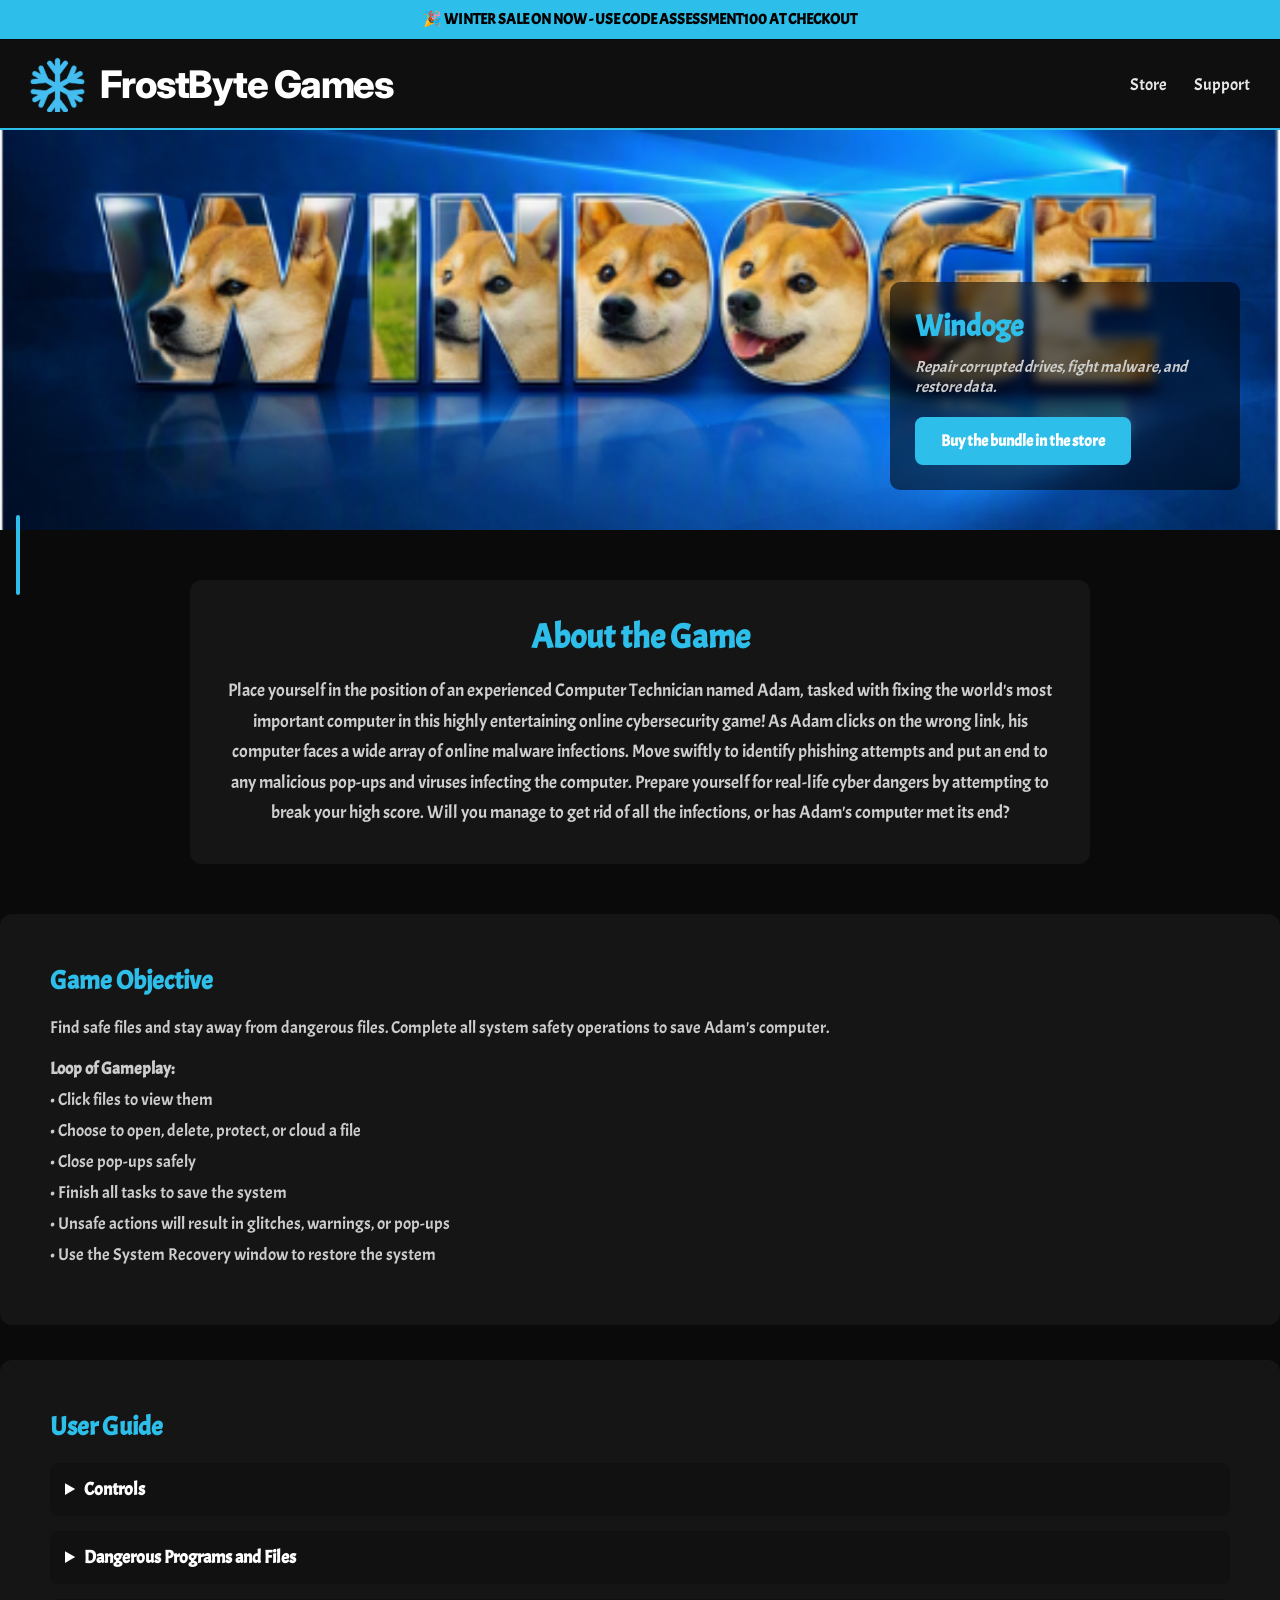
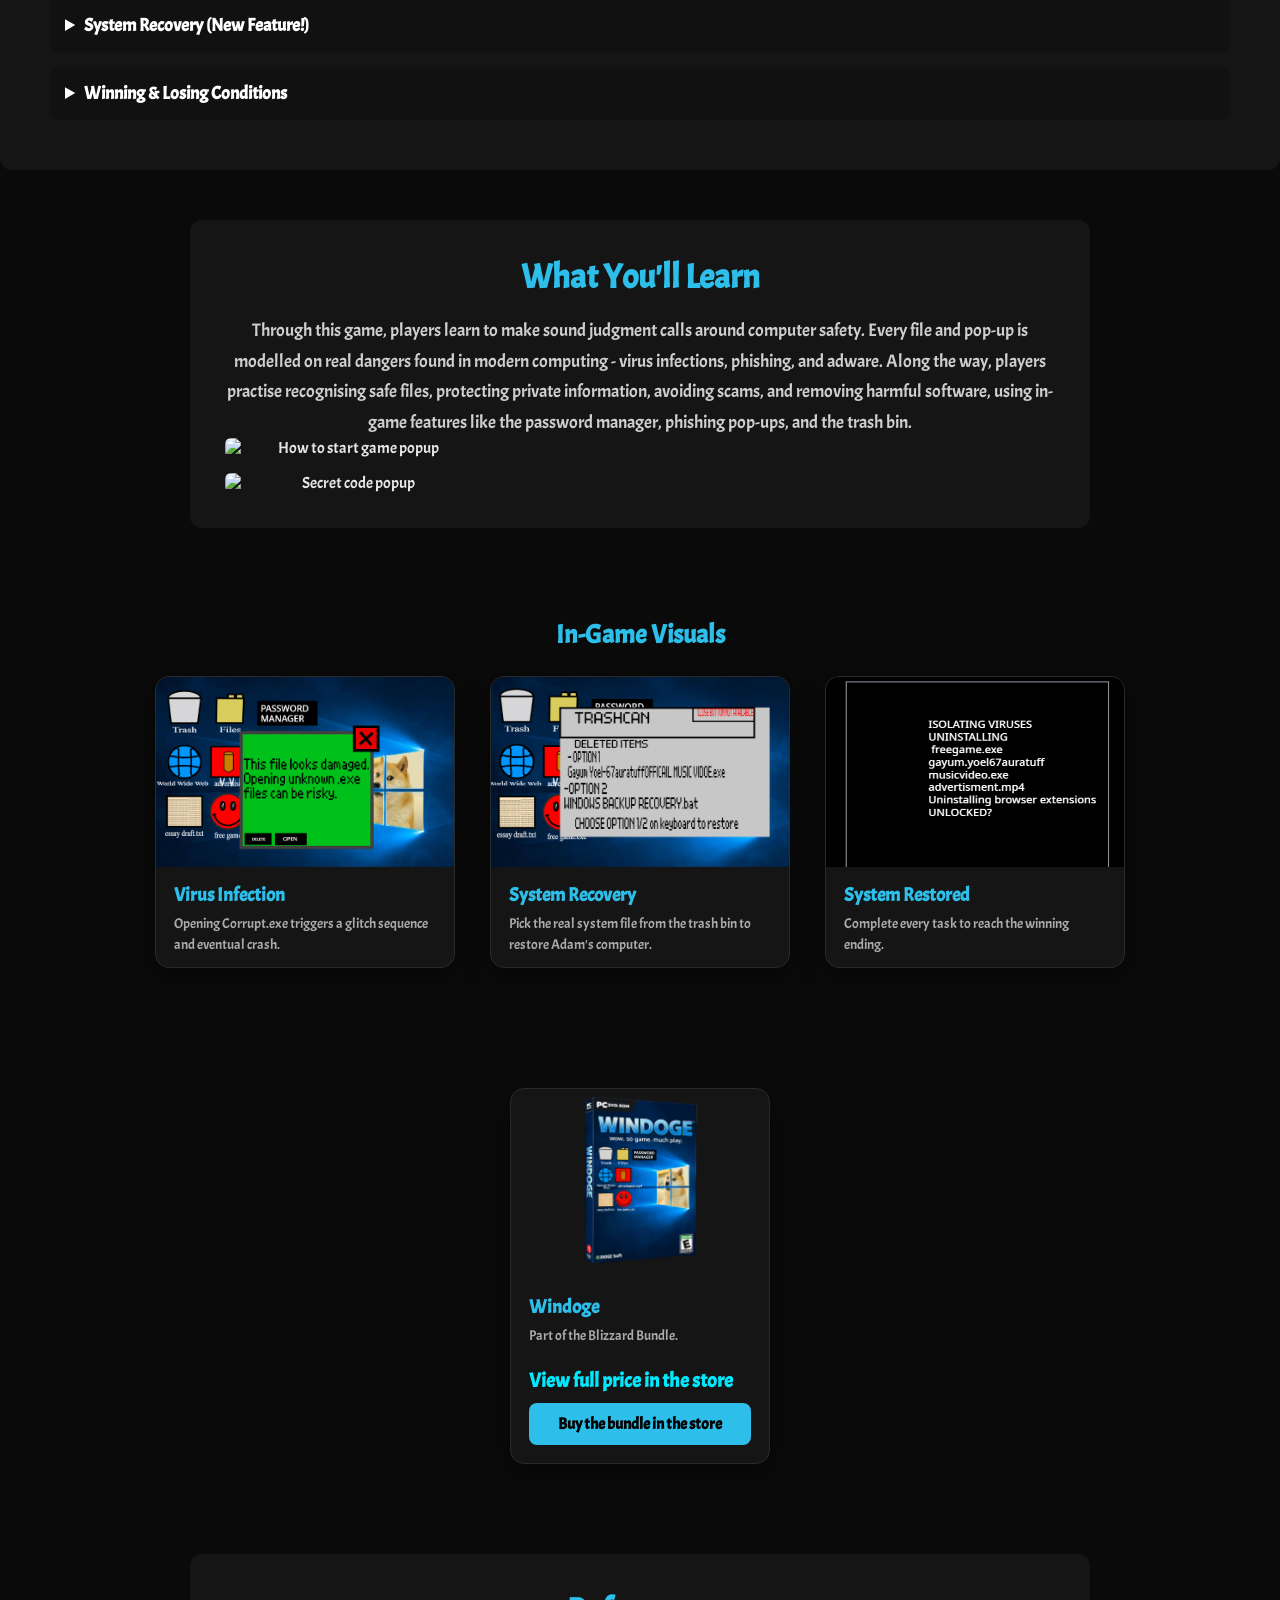
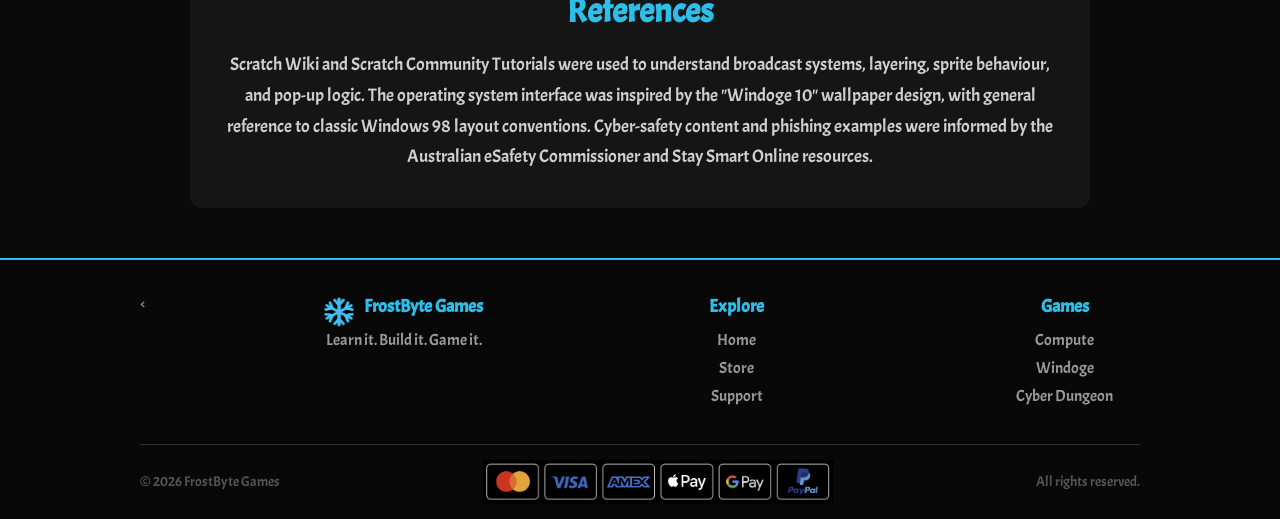
==== avina.html @ 4b976a18 "asd" ====
<!DOCTYPE html>
<html lang="en">
<head>
    <link rel="stylesheet" href="main.css">
    <title>Windoge - FrostByte Games</title>
    <link rel="icon" type="image/x-icon" href="Def.png">

</head>


<body>
  <!-- its a sale banner with a  close button -->
<div id="sale-banner">
    🎉 WINTER SALE ON NOW - USE CODE <strong>ASSESSMENT100</strong> AT CHECKOUT
</div>
<!-- its the side header with the logo and top navi -->
  <header class="header">
    <a href="index.html" class="logo">
      <div class="logo-img"></div>
      <h1>FrostByte Games</h1>
    </a>
    <nav class="top-nav">
      <a href="store.html">Store</a>
      <a href="support.html">Support</a>
    </nav>
  </header>

<!-- sidebar nav which just allows u to open the sidebarf from the side linked with the transition int the css -->
  <div class="sidebar-container">
    <aside class="sidebar">
        <a class="side-title" href="index.html">Home</a>
        <a href="ben.html">Compute</a>
        <a href="avina.html">HDD Corruption</a>
        <a href="omar.html">Cyber Dungeon</a>
    </aside>
  </div>
<!-- literally the entire content exceppt footer --> 
  <main class="content">
<!-- have to add more images later at 1 point but if possible due to time costaits -->
    <section class="slideshow" style="height:400px;">
      <div class="slide active">
        <img src="windoge.png" alt="Windoge hero banner" class="hero-img">
        <div class="hero-info">
          <h2>Windoge</h2>
          <p><i>Repair corrupted drives, fight malware, and restore data.</i></p>
          <!-- do i have to put ani here -->
          <a class="hero-buy" href="store.html">Buy the bundle in the store</a>
        </div>
      </div>
    </section>
<!-- gaem descript from doc can 8i update later -->
    <div class="about">
      <h2>About the Game</h2>
      <p>
        Place yourself in the position of an experienced Computer Technician named Adam, tasked with fixing the world's most important computer in this highly entertaining
        online cybersecurity game! As Adam clicks on the wrong link, his computer faces a wide array of
        online malware infections. Move swiftly to identify phishing attempts and put an end to any
        malicious pop-ups and viruses infecting the computer. Prepare yourself for real-life cyber dangers
        by attempting to break your high score. Will you manage to get rid of all the infections, or has
        Adam's computer met its end?
      </p>
    </div>
<!-- says game objective and gameplay promition maybe more add  -->
    <div class="support-box">
      <h3>Game Objective</h3>
      <p>Find safe files and stay away from dangerous files. Complete all system safety operations to save Adam's computer.</p>

      <div class="support-text">
        <p><strong>Loop of Gameplay:</strong></p>
        <p>• Click files to view them</p>
        <p>• Choose to open, delete, protect, or cloud a file</p>
        <p>• Close pop-ups safely</p>
        <p>• Finish all tasks to save the system</p>
        <p>• Unsafe actions will result in glitches, warnings, or pop-ups</p>
        <p>• Use the System Recovery window to restore the system</p>
      </div>
    </div>
<!-- faq box by ben in support -->
    <div class="faq-box">
      <h3>User Guide</h3>

      <details>
        <summary>Controls</summary>
        <p><strong>Left Clicking:</strong> opens files, makes actions, closes pop-ups, and interacts with windows.</p>
        <p><strong>Keys N / O</strong> (used only in the scam-credits section): Key N only works once all tasks are complete. Key O can only be pressed once all tasks have been completed.</p>
      </details>

      <details>
        <summary>Dangerous Programs and Files</summary>
        <p>• <strong>Corrupt.exe</strong> - dangerous, launches the glitch sequence</p>
        <p>• <strong>BeanCola Adware</strong> - causes pop-ups</p>
        <p>• <strong>Phishing pop-ups</strong> - fake prizes, always press the red X button</p>
        <p>• <strong>Private_Info.txt</strong> - protect it for extra score points</p>
        <p>• <strong>Harmless files</strong> - don't delete these</p>
      </details>

      <details>
        <summary>System Recovery (New Feature!)</summary>
        <p>
          The trash bin window contains two files. One is a genuine system file, the other is a virus
          imitating it. Select the correct file to restore the system - a wrong selection triggers a
          warning or glitch, while the right choice brings you closer to the win condition.
        </p>
      </details>

      <details>
        <summary>Winning &amp; Losing Conditions</summary>
        <p><strong>Win:</strong> Complete all tasks, including the System Recovery feature, to reach the "System Restored" ending.</p>
        <p><strong>Lose:</strong> Unsafe actions cause the system to crash.</p>
      </details>
    </div>
<!-- teacher reccomeds -->

<div class="about learn-section">
  <div class="learn-text">
    <h2>What You'll Learn</h2>
    <p>
      Through this game, players learn to make sound judgment calls around computer safety. Every file
      and pop-up is modelled on real dangers found in modern computing - virus infections, phishing,
      and adware. Along the way, players practise recognising safe files, protecting private
      information, avoiding scams, and removing harmful software, using in-game features like the
      password manager, phishing pop-ups, and the trash bin.
    </p>
  </div>

  <div class="learn-sidebar">
    <img src="Screenshot_20260823_195654.png" alt="How to start game popup">
    <img src="Screenshot_20260823_195947.png" alt="Secret code popup">
  </div>
</div>

<!-- in game vis -->
<div class="page-content">
  <h2 class="section-title">In-Game Visuals</h2>
  <section class="grid">
    <div class="card">
      <img src="corrupt-exe.png" alt="Virus infection screen"> 
      <h3>Virus Infection</h3>
      <p>Opening Corrupt.exe triggers a glitch sequence and eventual crash.</p>
    </div>
    <div class="card">
      <img src="trash-bin.png" alt="System recovery trash bin">
      <h3>System Recovery</h3>
      <p>Pick the real system file from the trash bin to restore Adam's computer.</p>
    </div>
    <div class="card">
      <img src="win-screen.png" alt="System restored win screen">
      <h3>System Restored</h3>
      <p>Complete every task to reach the winning ending.</p>
    </div>
  </section>
</div>

<!-- buy in stire -->
<div class="store-grid" style="max-width:300px;margin:40px auto;">
  <div class="card">
    <img src="FireyFrostBytesWindogeForAvinashIndrajith.png" alt="Windoge game cover" style="width:100%;">
    <h3>Windoge</h3>
    <p>Part of the Blizzard Bundle.</p>
    <span class="price">View full price in the store</span>
    <a class="buy" href="store.html">Buy the bundle in the store</a>
  </div>
</div>

<!-- REFERENCES -->
<div class="about">
  <h2>References</h2>
  <p>
    Scratch Wiki and Scratch Community Tutorials were used to understand broadcast systems, layering,
    sprite behaviour, and pop-up logic. The operating system interface was inspired by the "Windoge 10"
    wallpaper design, with general reference to classic Windows 98 layout conventions. Cyber-safety
    content and phishing examples were informed by the Australian eSafety Commissioner and
    Stay Smart Online resources.
  </p>
</div>

  </main>
<!-- the genral footer -->
<footer class="site-footer">

  <div class="footer-top">
<
    <div class="footer-column">
      <div class="footer-logo">
        <img src="Def.png" alt="FrostByte Games logo">

        <h3>FrostByte Games </h3>
      </div>
      <p>Learn it. Build it. Game it.</p>
    </div>

    <div class="footer-column">
      <h4>Explore</h4>
      <a href="index.html">Home</a>
      <a href="store.html">Store</a>
      <a href="support.html">Support</a>
    </div>

    <div class="footer-column">
      <h4>Games</h4>
      <a href="ben.html">Compute</a>
      <a href="avina.html">Windoge</a>
      <a href="omar.html">Cyber Dungeon</a>
    </div>

  </div>

  <div class="footer-divider"></div>

  <div class="footer-bottom">
    <span>© 2026 FrostByte Games</span>
    <img src="payment methods.png" class="payment-types" alt="Payment Methods">
    <span>All rights reserved.</span>
  </div>

</footer>

</body>
</html>
---- main.css ----
@import url('https://fonts.googleapis.com/css?family=Acme');
@import url('https://fonts.googleapis.com/css?family=Dancing+Script');
@import url('https://fonts.googleapis.com/css2?family=Inter:wght@100..900&display=swap');

* {
  margin: 0;
  padding: 0;
  box-sizing: border-box;
}


:root {
    --accent:#2dbeea; 
    --accent-line:#2dbeea; 
    --redaccent:#FF3B3B;
}

.About-NorthByte {
color: white;

}

body {
  background: #0a0a0a;
  color: #e6e6e6;
  font-family: 'Acme', sans-serif;
}

.header {
  position: fixed;
  top: 0;
  left: 0;
  width: 100%;
  background: #0f0f0f;
  padding: 18px 30px;
  display: flex;
  justify-content: space-between;
  align-items: center;
  border-bottom: 2px solid var(--accent-line);
  z-index: 1000;
  height: 90px;
}

.logo {
  display: flex;
  align-items: center;
  gap: 15px;
  text-decoration: none;
  color: white;
}

.logo-img {
  width: 55px;
  height: 55px;
  background: url('Def.png');
  background-size: cover;
  border-radius: 8px;
}

.logo h1 {
  font-family: "Inter", sans-serif;
  font-size: 38px;      /* 4rem */
  font-weight: 800;
  line-height: 1;
  letter-spacing: -0.04em;
  color: white;
}

.top-nav a {
  color: #e6e6e6;
  margin-left: 25px;
  font-size: 17px;
  cursor: pointer;
  transition: 0.2s;
  text-decoration: none;
}

.top-nav a:hover {
  color: var(--accent);
  text-decoration: none;
}

.sidebar {
  position: absolute;
  left: 0;
  width: 230px;
  height: 100%;
  background: #111;
  padding: 25px;
  border-right: 2px solid var(--accent);

  transform: translateX(-100%);
  transition: 0.3s;
}

.sidebar:hover {
  transform: translateX(0);
}

.sidebar-container {
  position: fixed;
  top: 90px;
  left: 0;
  width: 20px;
  height: calc(100vh - 90px);
  z-index: 999;
}

.sidebar-container:hover .sidebar {
  transform: translateX(0);
}

.sidebar-container::after {
  content: "";
  position: absolute;
  z-index: -1;
  right: 0;
  top: 50%;
  width: 4px;
  height: 80px;
  background: var(--accent);
  border-radius: 5px;
}

.sidebar::before {
  content: "";
  position: absolute;
  left: 0;
  top: 0;
  width: 20px;
  height: 100%;
}

.sidebar a {
  display: block;
  color: #e6e6e6;
  padding: 12px 8px;
  font-size: 16px;
  border-radius: 6px;
  transition: 0.2s;
  text-decoration: none;
}

.sidebar a:hover {
  background: var(--accent);
  color: #000;
}

.side-title {
  color: #00ff88;
  font-size: 20px;
  margin-bottom: 25px;
}

.content {
  padding-top: 90px;

}

.page-content {
    padding: 40px;
}

.slideshow {
  position: relative;
  overflow: hidden;
  margin-bottom: 40px;
  height: 500px;
}

.slide {
  position: relative;
  display: none;
  height: 100%;
}

.slide.active {
  display: block;
}

.hero-img {
  width: 100%;
  height: 100%;
  object-fit: cover;
}

.hero-info {
  position: absolute;
  bottom: 40px;
  right: 40px;

  padding: 25px;
  width: 350px;

  background: rgba(0, 0, 0, 0.55);
  backdrop-filter: blur(5px);

  border-radius: 10px;

  display: flex;
  flex-direction: column;
  justify-content: center;
}

.hero-info h2 {
  font-size: 30px;
  color: var(--accent);
}

.hero-info p {
  margin-top: 12px;
  color: #ccc;
  font-size: 16px;
}

.hero-info-ben {
  position: absolute;
  bottom: 40px;
  right: 40px;

  padding: 25px;
  width: 350px;

  background: rgba(0, 0, 0, 0.55);
  backdrop-filter: blur(5px);

  border-radius: 10px;

  display: flex;
  flex-direction: column;
  justify-content: center;
}

.hero-info-ben p {
  margin-top: 12px;
  color: white;
  font-size: 18px;
  font-family: "Inter", sans-serif;
}

.hero-buy {
    display: inline-block;
    margin-top: 20px;
    align-self: flex-start;
    align-items: center;
    text-align: center;
    padding: 12px 24px;
    background: var(--accent);
    color: white;
    text-decoration: none;
    font-size: 16px;
    font-weight: bold;
    border: 2px solid var(--accent);
    border-radius: 8px;
    transition: all 0.25s ease;
}

.hero-info-ben {
    position: absolute;
    bottom: 25px;
    left: 50%;
    transform: translateX(-50%);
    display: flex;
    flex-direction: row;
    align-items: center;
    justify-content: center;
    gap: 20px;
    background: rgba(35, 35, 35, 0.55);
    backdrop-filter: blur(5px);
    padding: 12px 20px;
    border-radius: 10px;
}

.hero-info-ben p {
    margin: 0;
    color: white;
    font-size: 18px;
    font-family: "Inter", sans-serif;
}

.hero-buy-ben {
    display: inline-block;
    padding: 9px 18px;
    background: var(--accent);
    color: white;
    text-decoration: none;
    font-size: 16px;
    font-weight: bold;
    border: 2px solid var(--accent);
    border-radius: 8px;
    transition: all 0.25s ease;
    font-family: "Inter", sans-serif;
}

.hero-buy-ben:hover {
    background: white;
    color: black;
    border-color: white;
}

.slide-dots {
  position: absolute;
  bottom: 15px;
  left: 50%;
  transform: translateX(-50%);
  display: flex;
  gap: 10px;
}

.dot {
  width: 12px;
  height: 12px;
  border-radius: 50%;
  background: #444;
  cursor: pointer;
}

.dot.active {
  background: var(--accent);
}


.section-title {
  font-size: 26px;
  margin-bottom: 25px;
  color: var(--accent);
  text-align: center;
}

.grid {
  display: grid;
  grid-template-columns: repeat(3, 300px);
  gap: 35px;
  justify-content: center;
}

.card {
  background: #151515;
  border: 1px solid #2a2a2a;
  border-radius: 14px;
  overflow: hidden;
  box-shadow: 0 8px 24px rgba(0, 0, 0, 0.45);
  display: flex;
  flex-direction: column;
  padding: 0;
  transition: 0.25s;
}

.card:hover {
  border-color: var(--accent);
  box-shadow: 0 20px 40px rgba(33, 183, 228, 0.316);
}

.card img {
  width: 100%;
  height: 190px;
  object-fit: cover;
  display: block;
}

.card h3 {
  margin: 16px 18px 6px;
  font-size: 19px;
  color: var(--accent);
  text-align: left;
}

.card p {
  margin: 0 18px 12px;
  font-size: 14px;
  color: #aaa;
  text-align: left;
  line-height: 1.5;
}
.price {
  display: block;
  margin: 0 18px 10px;
  font-size: 22px;
  font-weight: bold;
  color: #00eaff;
}

.buy {
  display: block;
  margin: 0 18px 18px;
  padding: 11px 0;
  text-align: center;
  width: calc(100% - 36px);
  background: var(--accent);
  color: #000;
  font-weight: bold;
  border-radius: 8px;
  text-decoration: none;
}

.buy-disabled {
  display: block;
  margin: 0 18px 18px;
  padding: 11px 0;
  text-align: center;
  width: calc(100% - 36px);
  background: #9c9c9c;
  color: #fff;
  font-weight: bold;
  border-radius: 8px;
  text-decoration: none;
}

.buy:hover {
  background: #ffffff;
}

.buy-disabled:hover {
  background: var(--redaccent);
}

footer {
  text-align: center;
  padding: 25px;
  color: #888;
  font-size: 14px;
  background-color: #000;
}
  
.support-box,
.faq-box {
    background: #151515;
    padding: 50px;
    border-radius: 12px;
    margin-bottom: 35px;
}

.support-box h3,
.faq-box h3 {
    color: var(--accent);
    font-size: 26px;
    margin-bottom: 20px;
}

.faq-box-ben {
    background: #151515;
    padding: 30px;
    border-radius: 12px;
    margin: 35px;
    font-family: "Inter", sans-serif;

}

.faq-box-ben p {
    font-family: 'Acme', sans-serif;

}
 .learn-sidebar {
  display: flex;
  flex-direction: column;
  gap: 15px;
  width: 250px;
}

.learn-sidebar img {
  width: 100%;
  border-radius: 6px;
} 
.support-box p {
    color: #ccc;
    font-size: 17px;
    margin: 10px 0;
}

.support-text {
    margin-top: 20px;
}

details {
    background: #111;
    padding: 15px;
    margin-top: 15px;
    border-radius: 8px;
    cursor: pointer;
}

summary {
    color: white;
    font-size: 18px;
    font-weight: bold;
}

details p {
    color: #ccc;
    margin-top: 15px;
    line-height: 1.5;
}

.about {
    max-width: 900px;
    margin: 50px auto;
    padding: 35px;

    background: #151515;

    border-radius: 12px;

    text-align: center;
}

.about h2 {
    color: var(--accent);
    font-size: 34px;
    margin-bottom: 18px;
}

.about p {
    color: #cfcfcf;
    font-size: 18px;
    line-height: 1.7;
}
.store-grid {
    display: grid;
    grid-template-columns: repeat(auto-fill, minmax(260px, 1fr));
    gap: 35px;
    padding: 40px;
    justify-content: center;
}

.stock-tag {
    display: inline-block;
    margin-top: 10px;
    padding: 6px 10px;
    border-radius: 6px;
    font-size: 14px;
    font-weight: bold;
}

.Unavailable {
    background: #ff3b3b;
    color: #fff;
}

.price {
    display: inline-block;
    margin-top: 10px;
    font-size: 20px;
    font-weight: bold;
    color: #00eaff;
}

.buy.disabled {
    background: #2a2a2a;
    color: #666;
    pointer-events: none;
    width: calc(100% - 36px);
}
.card .Unavailable .price{
    color: #666;
    width: calc(100% - 36px);
}

hr {
  border: none;
  height: 2px;
  background: var(--accent);
  box-shadow: 0 20px 40px rgba(33, 183, 228, 0.316);
  margin: 30px auto;
  width: 1100px;      
  max-width: 90%;     
}


.header {
  animation: slideDown 0.6s ease-out;
}

@keyframes slideDown {
  from { transform: translateY(-100%); opacity: 0; }
  to { transform: translateY(0); opacity: 1; }
}

.reviews-section {
  max-width: 900px;
  margin: 50px auto;
  padding: 40px;
  text-align: center;
}

.reviews-carousel {
  position: relative;
  max-width: 500px;
  margin: 30px auto 0;
  height: 260px;
  background: #151515;
  border: 1px solid #2a2a2a;
  border-radius: 14px;
  box-shadow: 0 8px 24px rgba(0, 0, 0, 0.45);
  overflow: hidden;
}

.review-slide {
  position: absolute;
  top: 0;
  left: 0;
  width: 100%;
  height: 100%;
  display: flex;
  flex-direction: column;
  align-items: center;
  justify-content: center;
  opacity: 0;
  transform: translateX(40px);
  transition: opacity 0.6s ease, transform 0.6s ease;
  pointer-events: none;
}
  

.review-slide.active {
  opacity: 1;
  transform: translateX(0);
  pointer-events: auto;
}

.review-avatar {
  width: 70px;
  height: 70px;
  border-radius: 50%;
  background: #222;
  border: 2px solid var(--accent);
  margin-bottom: 14px;
}

.review-stars {
  color: gold;
  font-size: 22px;
  letter-spacing: 4px;
  margin-bottom: 8px;
}

.review-name {
  font-weight: bold;
  color: var(--accent);
}

.review-dots {
  margin-top: 18px;
}

.review-dots .dot {
  display: inline-block;
  width: 12px;
  height: 12px;
  border-radius: 50%;
  background: #444;
  margin: 0 5px;
  cursor: pointer;
  transition: 0.2s;
}

.review-dots .dot.active {
  background: var(--accent);
}
#sale-banner {
    position: fixed;
    top: 0;
    left: 0;
    width: 100%;
    background: var(--accent);
    color: #000;
    font-weight: bold;
    text-align: center;
    padding: 10px 40px;
    font-size: 15px;
    z-index: 1100;
    animation: slideDown 0.6s ease-out;
}

#sale-banner-close {
    position: absolute;
    right: 20px;
    top: 50%;
    transform: translateY(-50%);
    cursor: pointer;
    font-size: 20px;
    line-height: 1;
}

#sale-banner-close:hover {
    color: #fff;
}

.header {
    top: 40px;
}

.sidebar-container {
    top: 130px;
    height: calc(100vh - 130px);
}

.content {
    padding-top: 130px;
}

.quote {
font-size: 25px;
color: rgba(202, 199, 199, 0.663)
  
}

.site-footer {
  background: #080808;
  border-top: 2px solid var(--accent);
  margin-top: 50px;
  padding: 35px 50px 15px;
}

.footer-top {
  max-width: 1000px;
  margin: auto;
  display: flex;
  justify-content: space-between;
  gap: 50px;
}

.footer-column {
  min-width: 150px;
}

.footer-column h3,
.footer-column h4 {
  color: var(--accent);
  margin-bottom: 12px;
  font-size: 18px;
}

.footer-column p,
.footer-column a {
  color: #999;
  font-size: 16px;
}

.footer-column a {
  display: block;
  text-decoration: none;
  margin-bottom: 8px;
}

.footer-column a:hover {
  color: var(--accent);
}

.footer-logo {
  display: flex;
  align-items: center;
  gap: 10px;
}

.footer-logo img {
  width: 30px;
  height: 30px;
  border-radius: 5px;
}


.payment-types {
  width: 350px;
}

.footer-divider {
  height: 1px;
  background: #333;
  margin: 30px auto 15px;
  max-width: 1000px;
}

.footer-bottom {
  display: flex;
  justify-content: space-between;
  align-items: center;
  max-width: 1000px;
  margin: auto;
  color: #555;
  font-size: 16x;
}

.payment-box {
  width: 420px;
  max-width: 90%;
  margin: 20px auto;
  background: #151515;
  border: 1px solid #2a2a2a;
  border-radius: 16px;
  overflow: hidden;
}

.payment-header {
  background: var(--accent);
  color: #000;
  padding: 16px;
  font-size: 18px;
  font-weight: bold;
}

.payment-form {
  padding: 30px;
}

.payment-form label {
  color: #ccc;
  font-size: 14px;
}

.payment-form input {
  width: 100%;
  padding: 10px;
  margin: 6px 0 16px;
  background: #0a0a0a;
  border: 1px solid #333;
  border-radius: 6px;
  color: white;
}

.card-details {
  display: flex;
  gap: 10px;
}

.card-details div {
  width: 50%;
}

.payment-button {
  width: 100%;
  border: none;
  cursor: pointer;
}

.secure-message {
  color: #666;
  text-align: center;
  font-size: 12px;
}

#step-processing,
#step-success {
  display: none;
  padding: 40px;
  text-align: center;
}

.loading-spinner {
  width: 40px;
  height: 40px;
  border: 4px solid #333;
  border-top-color: var(--accent);
  border-radius: 50%;
  margin: auto;
  animation: spin 0.8s linear infinite;
}

.success-icon {
  background: var(--accent);
  width: 60px;
  height: 60px;
  border-radius: 50%;
  margin: auto;
  font-size: 35px;
  color: #000;
}

.order-info {
  background: #0a0a0a;
  padding: 15px;
  margin: 20px 0;
  text-align: left;
}

@keyframes spin {
  to {
    transform: rotate(360deg);
  }
}
#step-processing,
#step-success {
    display: none;
}

.values {
    display: flex; /* makes the elements next to each other, otherwise each element will appear under one another */
    max-width: 1000px; /*this makes the colums issuewwhere is sterch along the entire streen sgliesx */
    margin: 0 auto;/* centers whole thing */
}

.value {
    flex: 1; /*each section gets equal amount of avail space*/
}

.value + .value { /*the plus basically means it will only select those that are adjacent to each other or come immediately after another .value */
    border-left: 1px solid #333;
}

.value h3 {
    color: var(--accent);
    font-size: 24px;
    margin-bottom: 12px;
}

.value p {
    color: #aaa;
    font-size: 16px;
    line-height: 1.6;
}

.slogan {
    text-align: center;
    color: #ccc;
    font-size: 20px;
    margin-top: -15px;
    margin-bottom: 30px;
}

.bensbanner {
    margin-top: 130px;
    height: 500px;
    position: relative;
    overflow: hidden;
}

.bannerbackground {
    width: 100%;
    height: 100%;
    object-fit: cover;
    display: block;
}

.computelogo {
    position: absolute;
    width: 500px;
    height: auto;
    top: 42%;
    left: 50%;
    transform: translate(-50%, -50%);
}

.computeslogan {
    position: absolute;
    width: 450px;
    height: auto;
    top: 62%;
    left: 50%;
    transform: translate(-50%, -50%);
}

/*i learnt how to do these hover drop shadows through this  
https://developer.mozilla.org/en-US/docs/Web/CSS/Reference/Values/filter-function/drop-shadow 
issue was that box shadow would just put a rectangle around the perimeter of the png incl the transparent parts - not what i want */

.computelogo,
.computeslogan {
    transition: filter 0.2s ease;
}

.computelogo:hover {
    filter: drop-shadow(0 0 6px white);
}

.computeslogan:hover {
    filter: drop-shadow(0 0 5px white);
}

.whatscompute {
    max-width: 1100px;
    margin: 80px auto;
    padding: 20px 40px;
}

.whatscompute h2 {
    text-align: center;
    color: var(--accent);
    font-size: 32px;
    margin-bottom: 50px;
}

.computeintro {
    display: flex;
    align-items: center;
    gap: 70px;
}

.computeintrotext {
    flex: 1.3; /*tells item to take up its full size in its container */

}

.computeintrotext h3 {
    color: white;
    font-family: "Inter", sans-serif;
    font-size: 32px;
    line-height: 1.2;
    margin-bottom: 25px;
}

.computeintrotext p {
    color: #aaa;
    font-size: 17px;
    line-height: 1.7;
    margin-bottom: 15px;
}

.computeimg1 {
    flex: 1;
}

.computeimg1 img {
    width: 100%;
    max-width: 400px;
    display: block; /*makes the image lay not inline */

    margin: auto;
    border-radius: 14px;
}

.calltoaction {
    text-align: center;
    margin: 80px auto;
    padding: 60px 20px;
    background: #111;
    border-top: 1px solid #222;
    border-bottom: 1px solid #222;
}

.calltoaction h2 {
    color: var(--accent);
    font-size: 40px;
    margin-bottom: 15px;
    font-family: "Inter", sans-serif;
}

.calltoaction p {
    color: #ccc;
    font-size: 20px;
    margin-bottom: 25px;
}

.calltoactionbutton {
    display: inline-block;
    padding: 12px 25px;
    background: var(--accent);
    color: #000;
    text-decoration: none;
    font-size: 17px;
    font-weight: bold;
    border-radius: 8px;
    transition: all 0.25s ease;
    font-family: "Inter", sans-serif;
}

.calltoactionbutton:hover {
    background: white;
    transition: all 0.25s ease;
}

.components-section {
    text-align: center;
    padding: 70px 0;
    overflow: hidden;
}

.components-section h2 {
    color: var(--accent);
    font-size: 32px;
    margin-bottom: 40px;
}

.scrollingelements {
    text-align: center;
    padding: 70px 0;
    overflow: hidden;
}

.scrollingelements h2 {
    color: var(--accent);
    font-size: 32px;
    margin-bottom: 40px;
    font-family: "Inter", sans-serif;
}

.components-carousel {
    width: 100%;
    overflow: hidden;
}

.components-track {
    display: flex;
    width: max-content;
    animation: move-components 30s linear infinite;
}

.components-track img {
    height: 300px;
    width: auto;
    display: block;
    flex-shrink: 0;
}

@keyframes move-components {
    from {
        transform: translateX(0);
    }

    to {
        transform: translateX(-2546px);
    }
}
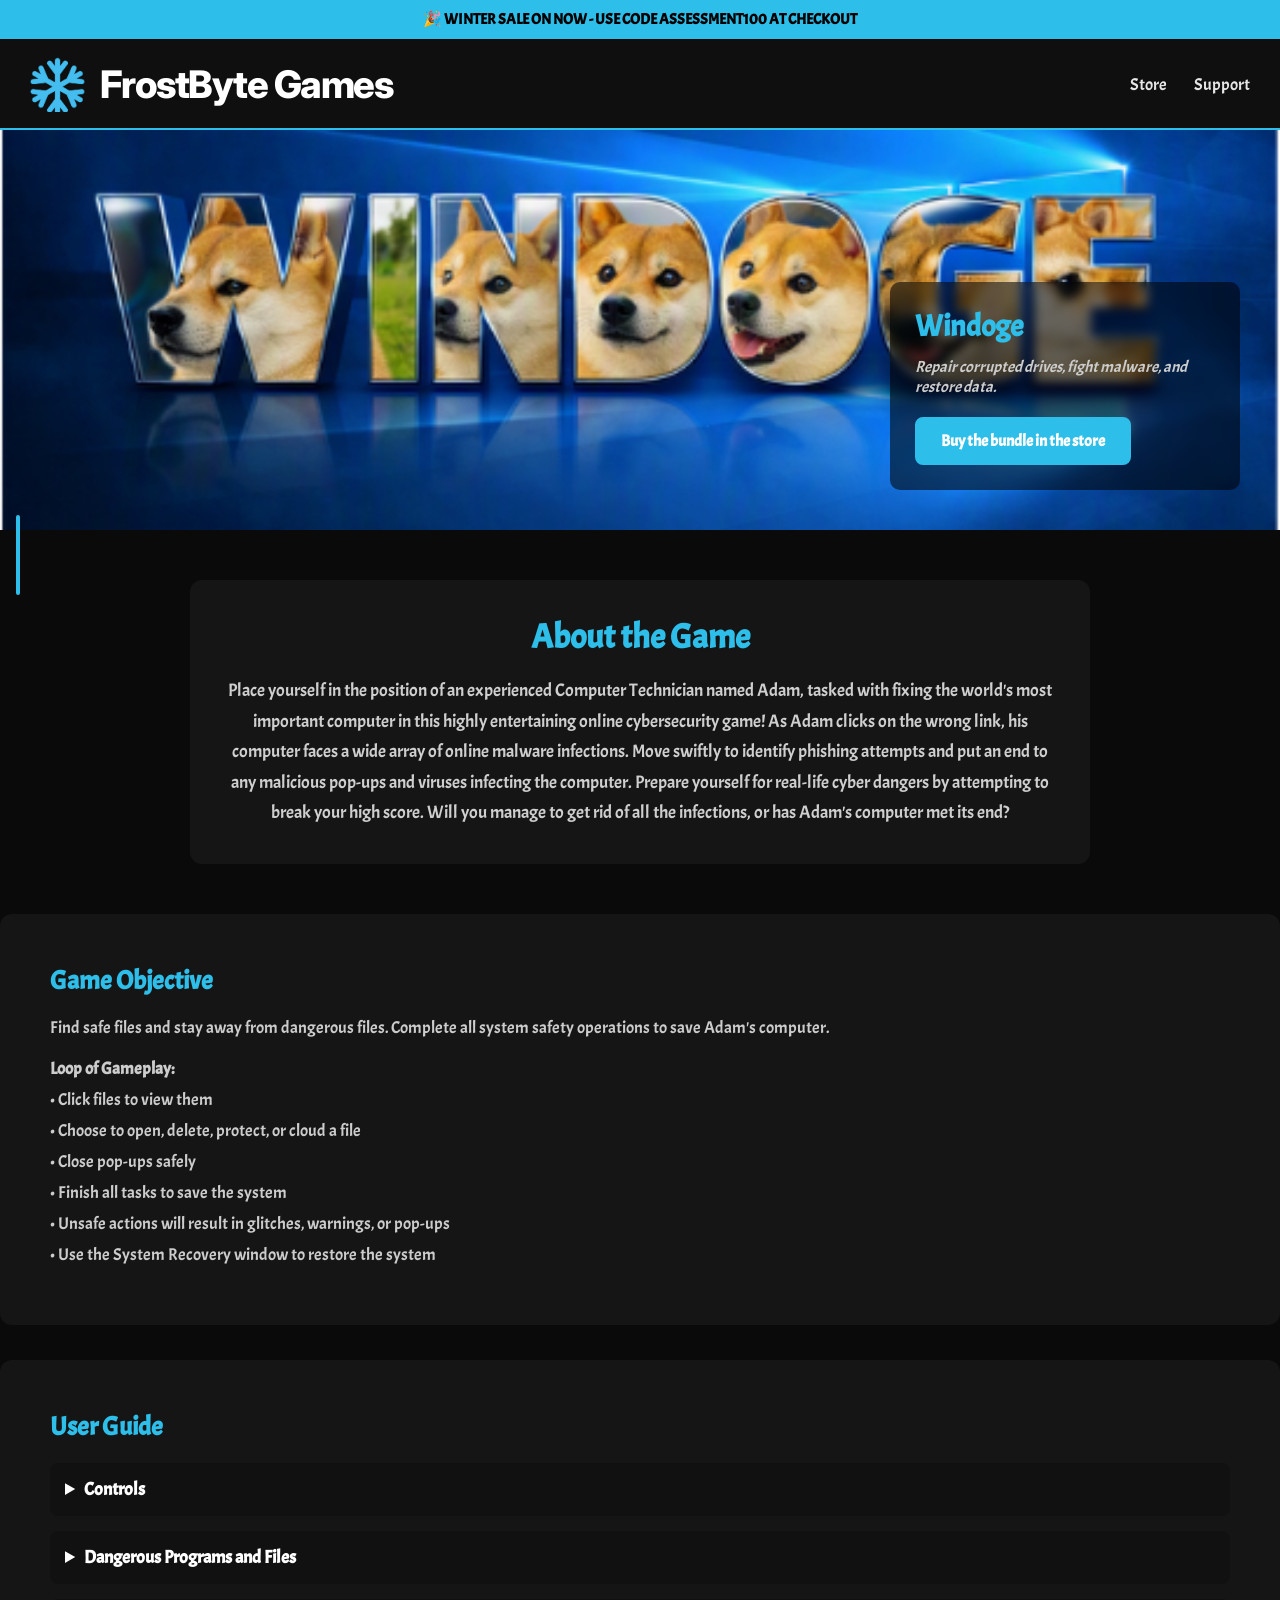
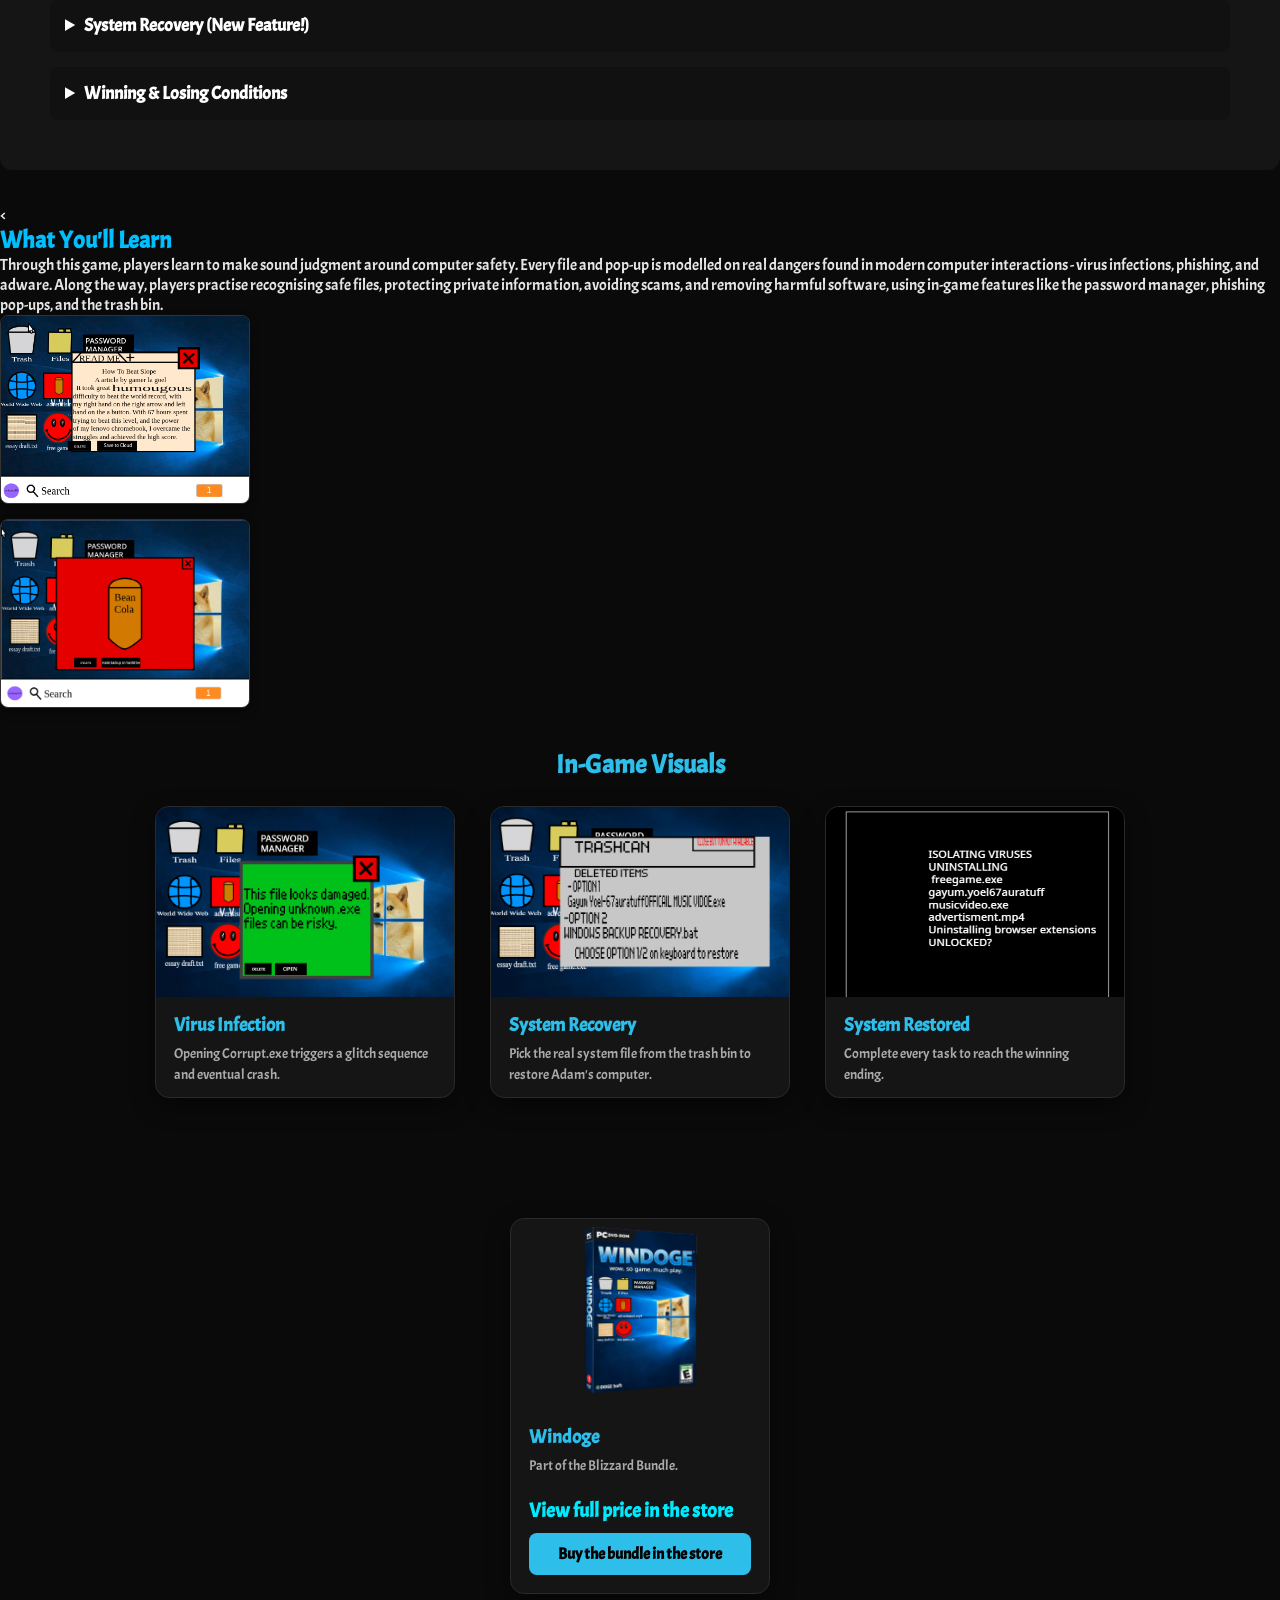
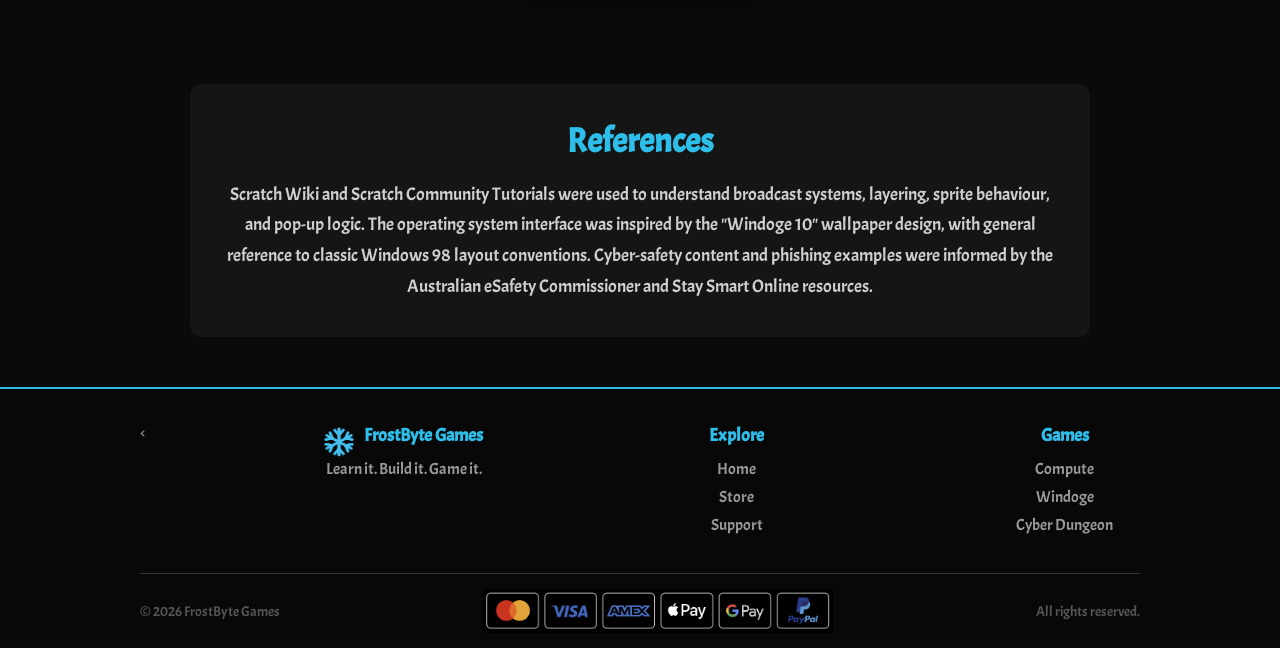
==== commit 68e146d9: "asd" ====
--- a/avina.html
+++ b/avina.html
@@ -111,12 +111,12 @@
     </div>
 <!-- teacher reccomeds -->
 
-<div class="about learn-section">
+<<div class="abot-learn-container">
   <div class="learn-text">
     <h2>What You'll Learn</h2>
     <p>
-      Through this game, players learn to make sound judgment calls around computer safety. Every file
-      and pop-up is modelled on real dangers found in modern computing - virus infections, phishing,
+      Through this game, players learn to make sound judgment around computer safety. Every file
+      and pop-up is modelled on real dangers found in modern computer interactions - virus infections, phishing,
       and adware. Along the way, players practise recognising safe files, protecting private
       information, avoiding scams, and removing harmful software, using in-game features like the
       password manager, phishing pop-ups, and the trash bin.
@@ -128,7 +128,6 @@
     <img src="Screenshot_20260823_195947.png" alt="Secret code popup">
   </div>
 </div>
-
 <!-- in game vis -->
 <div class="page-content">
   <h2 class="section-title">In-Game Visuals</h2>
--- a/main.css
+++ b/main.css
@@ -1108,4 +1108,38 @@
     to {
         transform: translateX(-2546px);
     }
-}+}
+.learn-container {
+  display: grid;
+  grid-template-columns: 1fr 300px;
+  gap: 25px;
+  align-items: center;
+  background-color: #1a1a1a;
+  padding: 30px;
+  border-radius: 12px;
+  margin: 40px auto;
+  max-width: 1000px;
+}
+
+.learn-text {
+  text-align: left;
+}
+
+.learn-text h2 {
+  margin-top: 0;
+  color: #00bfff; 
+}
+
+.learn-sidebar {
+  display: flex;
+  flex-direction: column;
+  gap: 15px;
+}
+
+.learn-sidebar img {
+  width: 100%;
+  height: auto;
+  border-radius: 8px;
+  box-shadow: 0 4px 10px rgba(0, 0, 0, 0.4);
+  border: 1px solid #333;
+}
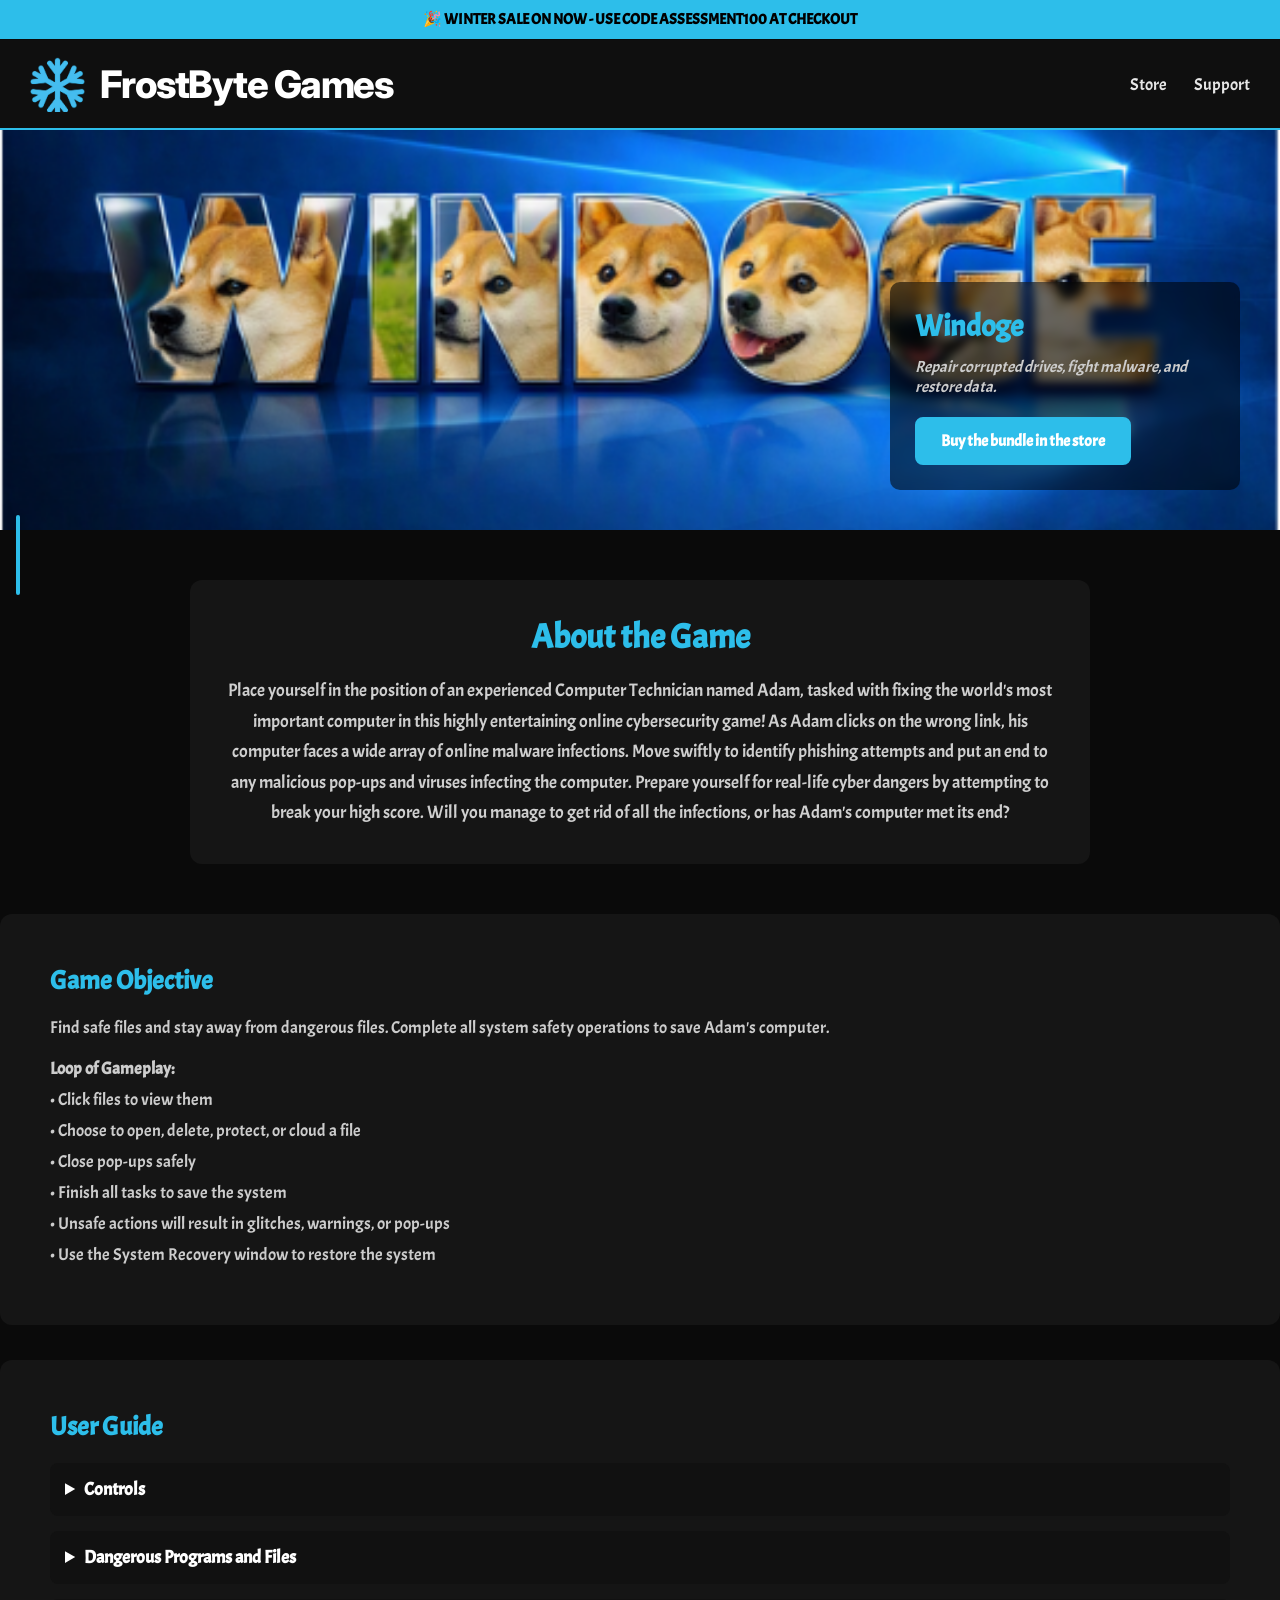
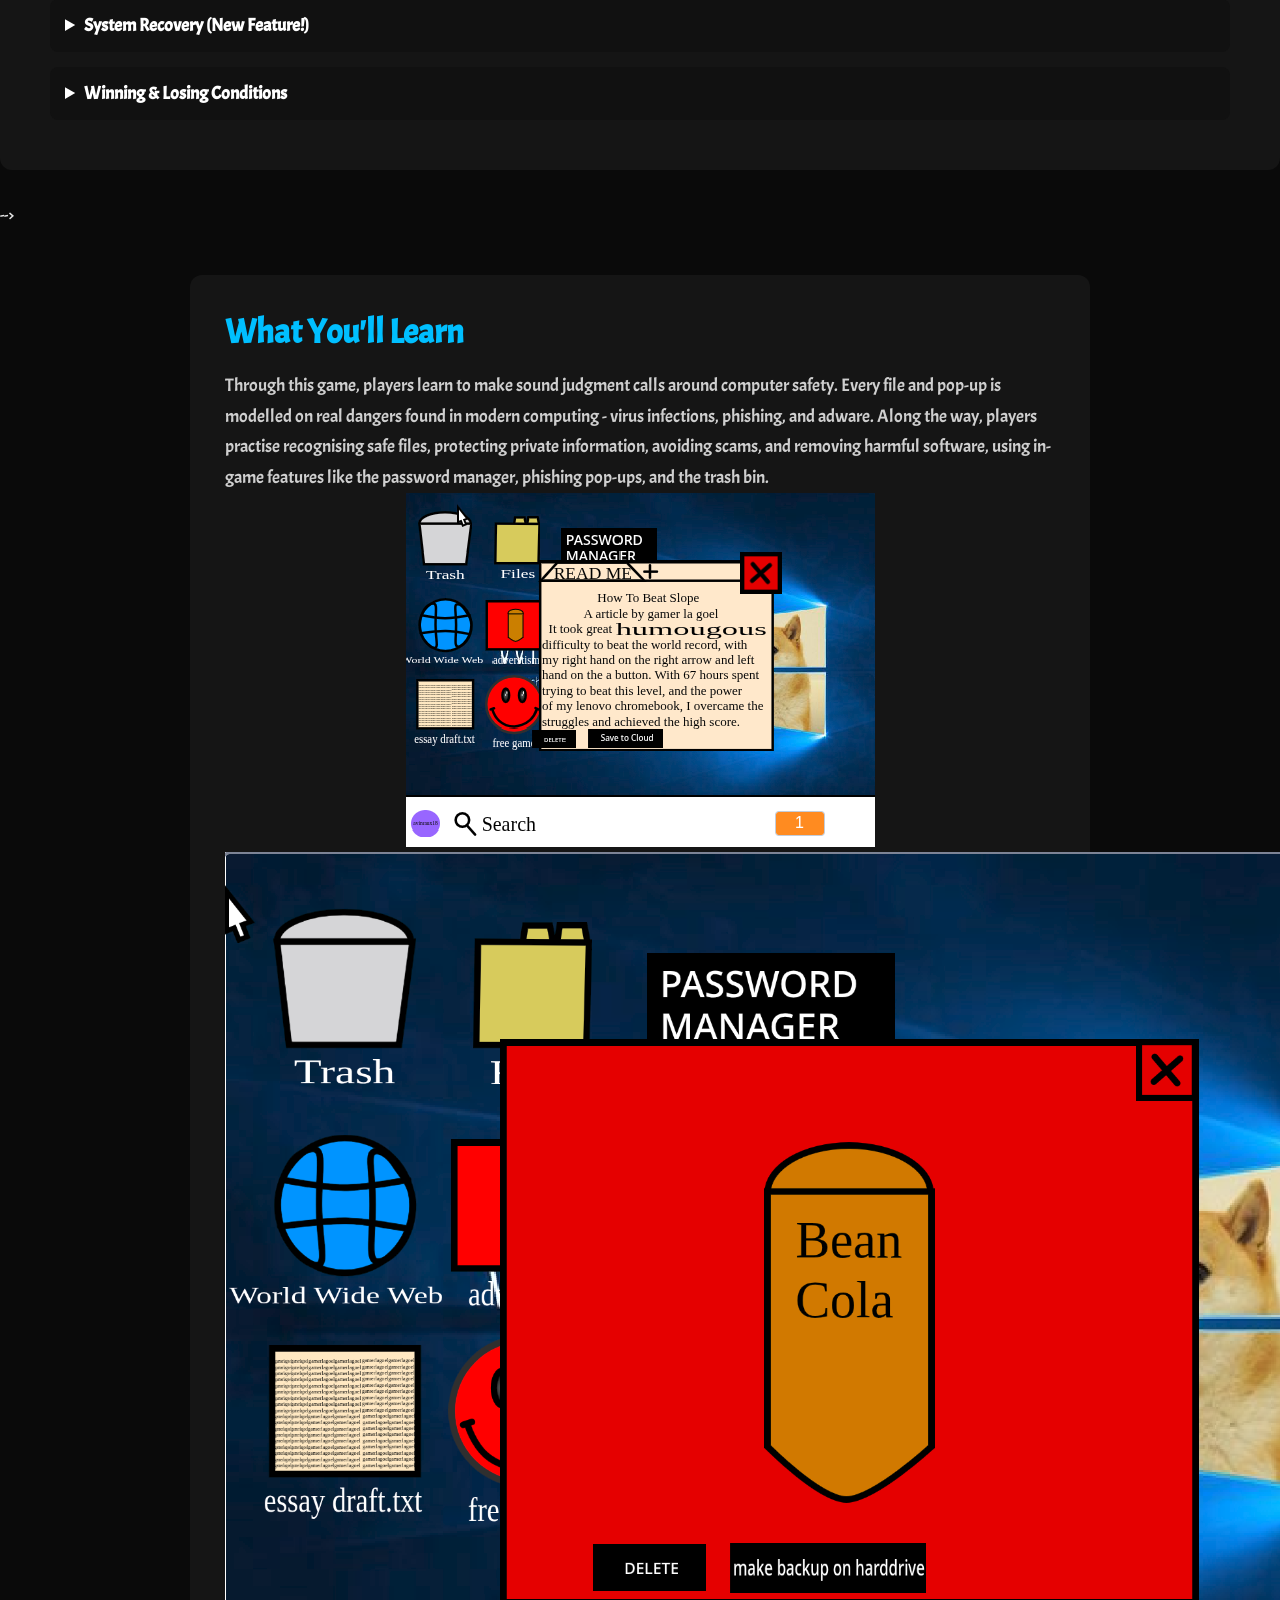
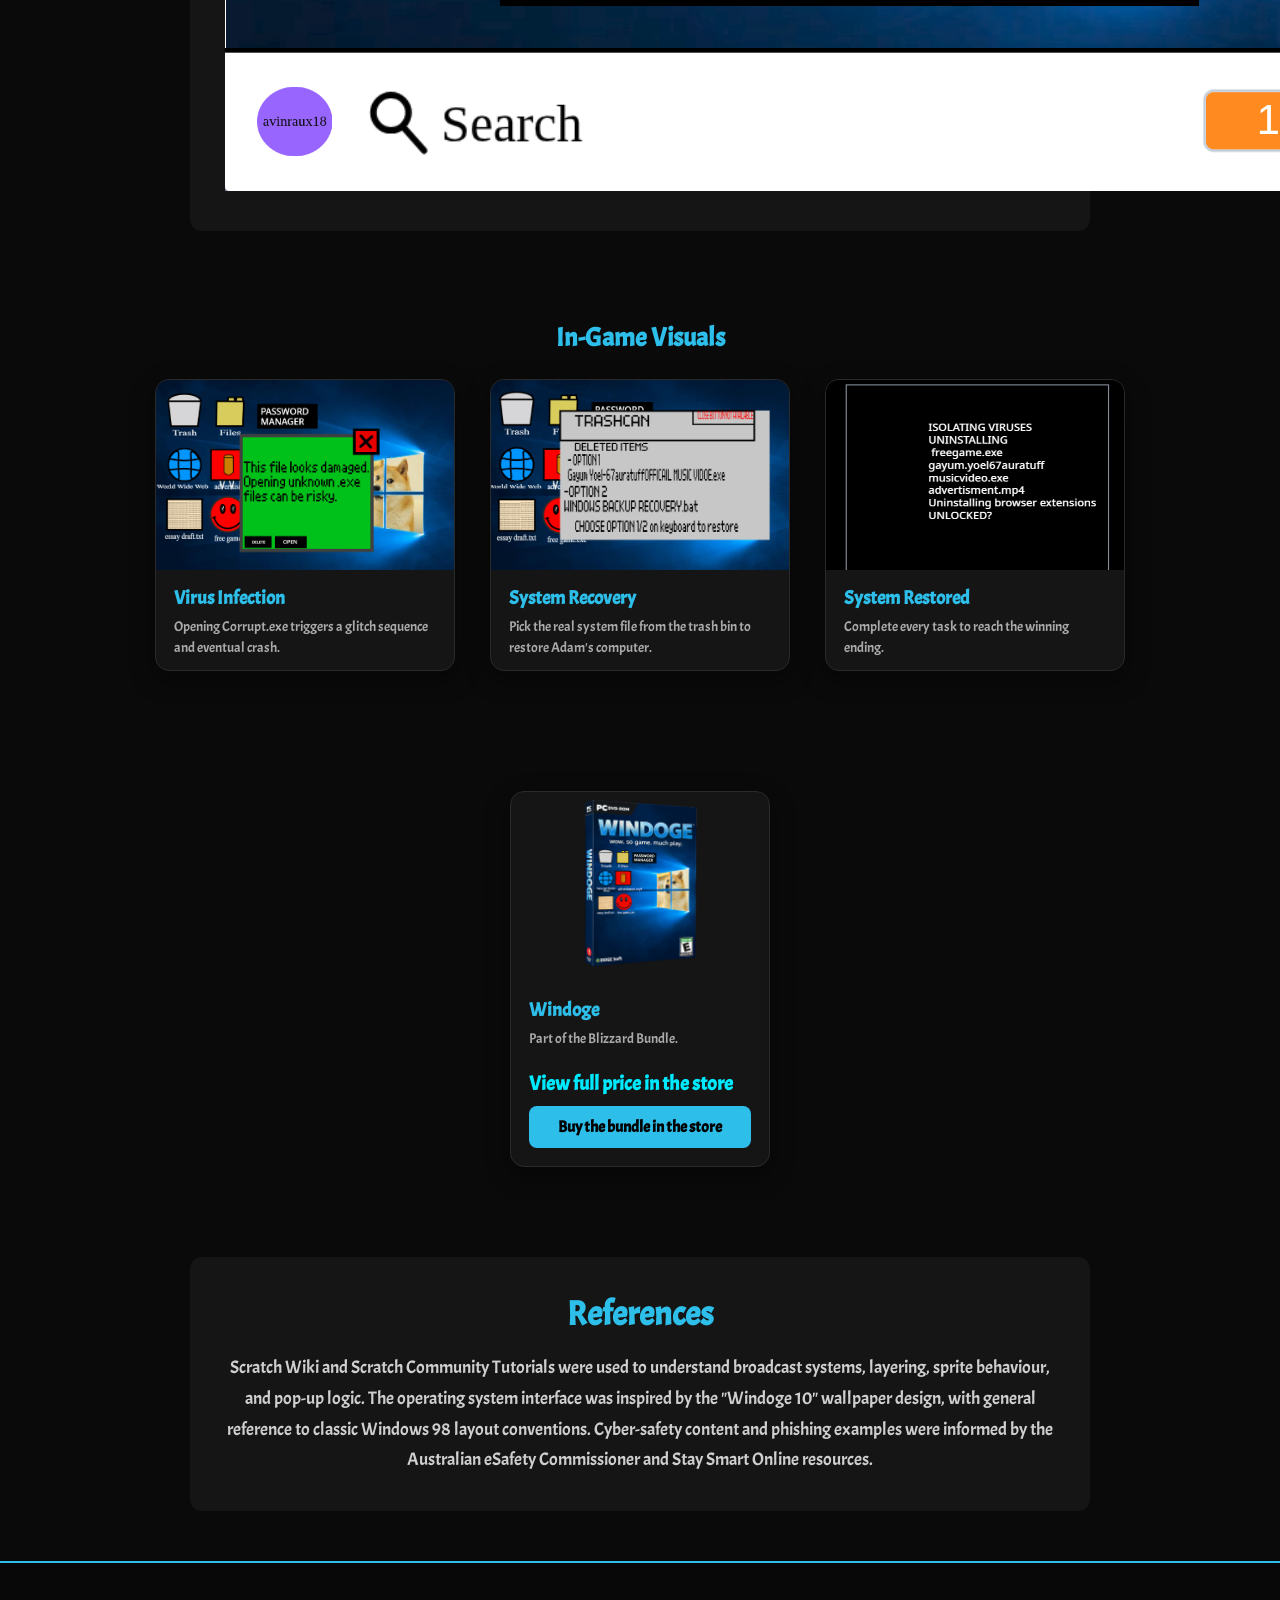
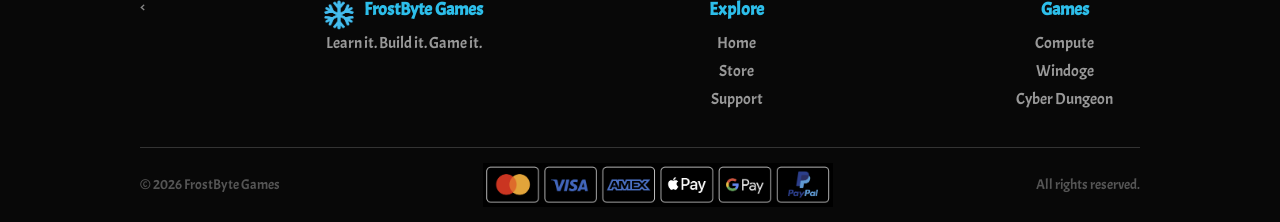
==== commit ea31bbb6: "asd" ====
--- a/avina.html
+++ b/avina.html
@@ -110,20 +110,20 @@
       </details>
     </div>
 <!-- teacher reccomeds -->
-
-<<div class="abot-learn-container">
+ -->
+<div class="about learn-section">
   <div class="learn-text">
     <h2>What You'll Learn</h2>
     <p>
-      Through this game, players learn to make sound judgment around computer safety. Every file
-      and pop-up is modelled on real dangers found in modern computer interactions - virus infections, phishing,
+      Through this game, players learn to make sound judgment calls around computer safety. Every file
+      and pop-up is modelled on real dangers found in modern computing - virus infections, phishing,
       and adware. Along the way, players practise recognising safe files, protecting private
       information, avoiding scams, and removing harmful software, using in-game features like the
       password manager, phishing pop-ups, and the trash bin.
     </p>
   </div>
 
-  <div class="learn-sidebar">
+  <div class="learn-images">
     <img src="Screenshot_20260823_195654.png" alt="How to start game popup">
     <img src="Screenshot_20260823_195947.png" alt="Secret code popup">
   </div>
--- a/main.css
+++ b/main.css
@@ -1057,56 +1057,69 @@
     transition: all 0.25s ease;
 }
 
-.components-section {
+.scrollingleft {
     text-align: center;
     padding: 70px 0;
     overflow: hidden;
 }
 
-.components-section h2 {
-    color: var(--accent);
-    font-size: 32px;
-    margin-bottom: 40px;
-}
-
-.scrollingelements {
+.left-carousel {
+    width: 100%;
+    overflow: hidden;
+}
+
+.left-track {
+    display: flex;
+    width: max-content;
+    animation: move-left 30s linear infinite;
+}
+
+.left-track img {
+    height: 250px;
+    width: auto;
+    display: block;
+}
+
+@keyframes move-left {
+    from {
+        transform: translateX(0);
+    }
+
+    to {
+        transform: translateX(-2120px);
+    }
+}
+
+.scrollingright {
     text-align: center;
     padding: 70px 0;
     overflow: hidden;
 }
 
-.scrollingelements h2 {
-    color: var(--accent);
-    font-size: 32px;
-    margin-bottom: 40px;
-    font-family: "Inter", sans-serif;
-}
-
-.components-carousel {
+.right-carousel {
     width: 100%;
     overflow: hidden;
 }
 
-.components-track {
+.right-track {
     display: flex;
     width: max-content;
-    animation: move-components 30s linear infinite;
-}
-
-.components-track img {
-    height: 300px;
+    animation: move-right 30s linear infinite;
+}
+
+.right-track img {
+    height: 250px;
     width: auto;
     display: block;
-    flex-shrink: 0;
-}
-
-@keyframes move-components {
+}
+
+@keyframes move-right {
     from {
+        transform: translateX(-2120px);
+    }
+
+    to {
         transform: translateX(0);
-    }
-
-    to {
-        transform: translateX(-2546px);
     }
 }
 .learn-container {
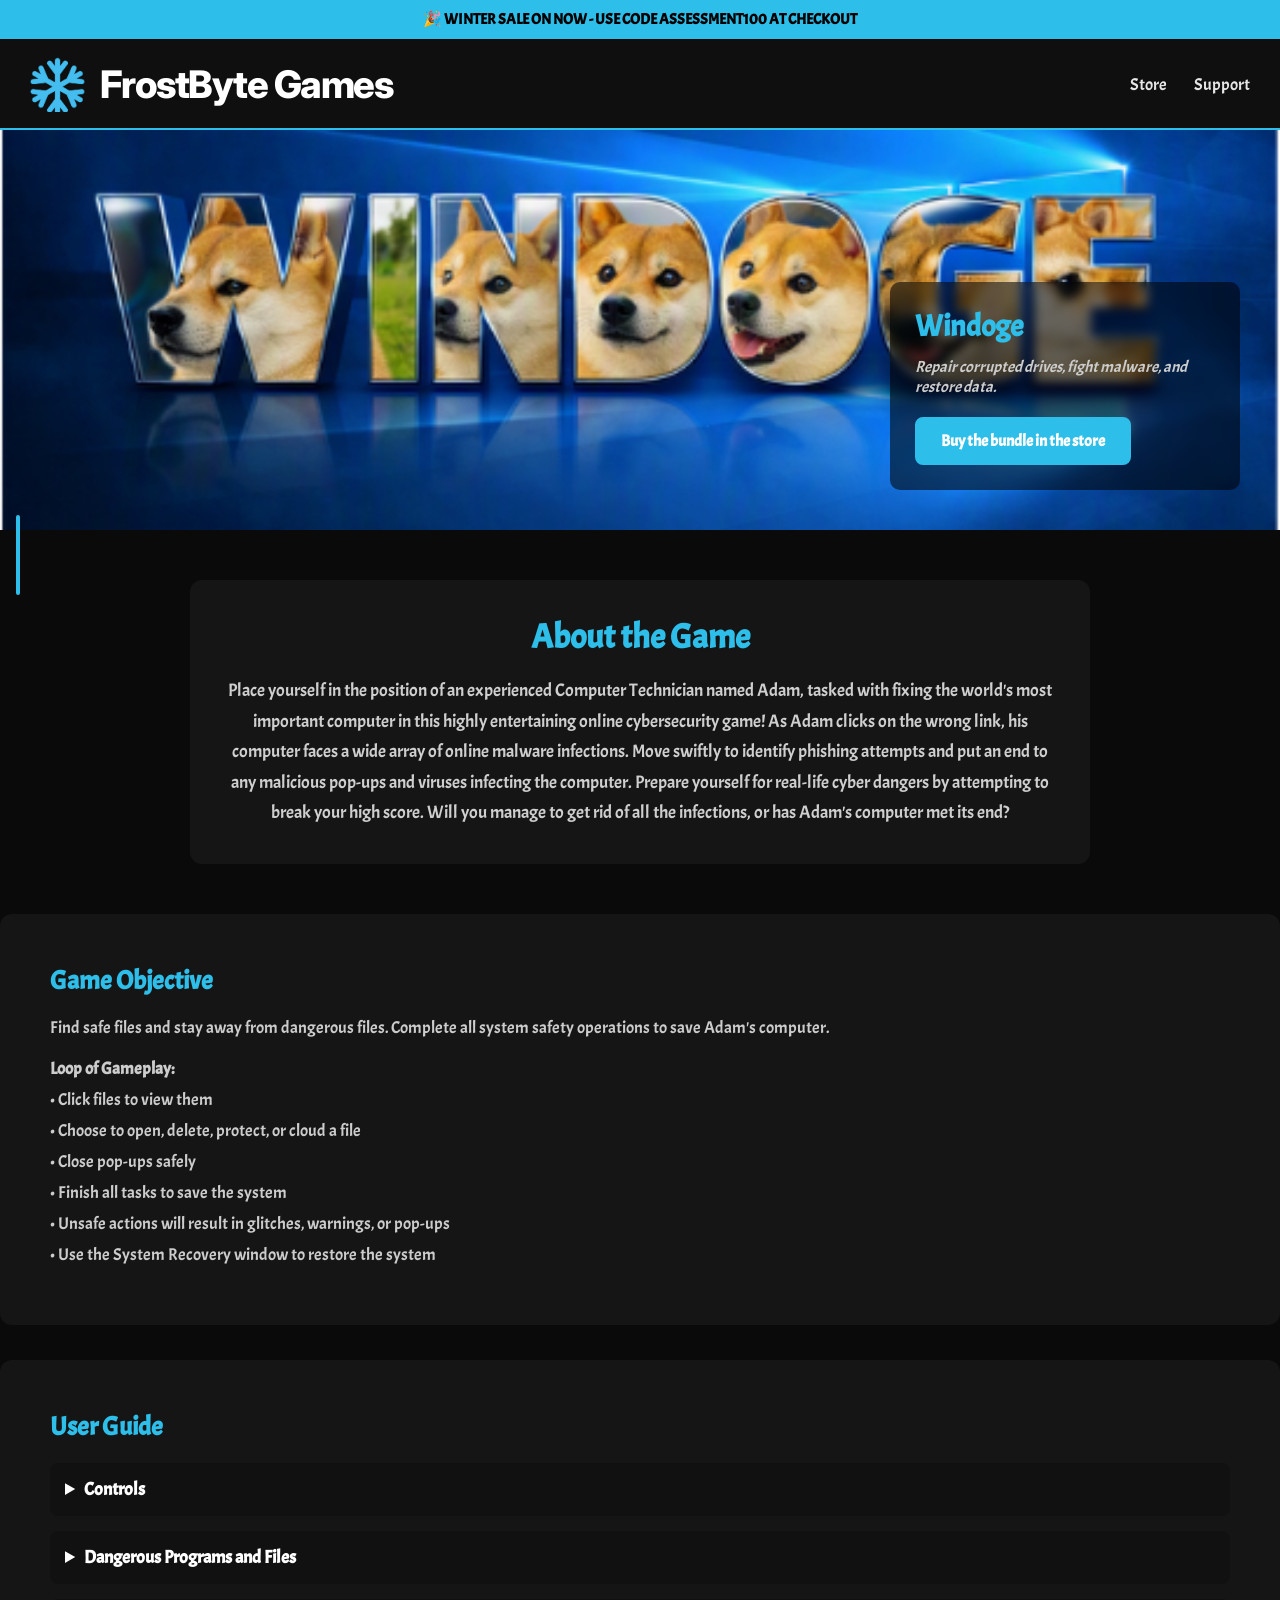
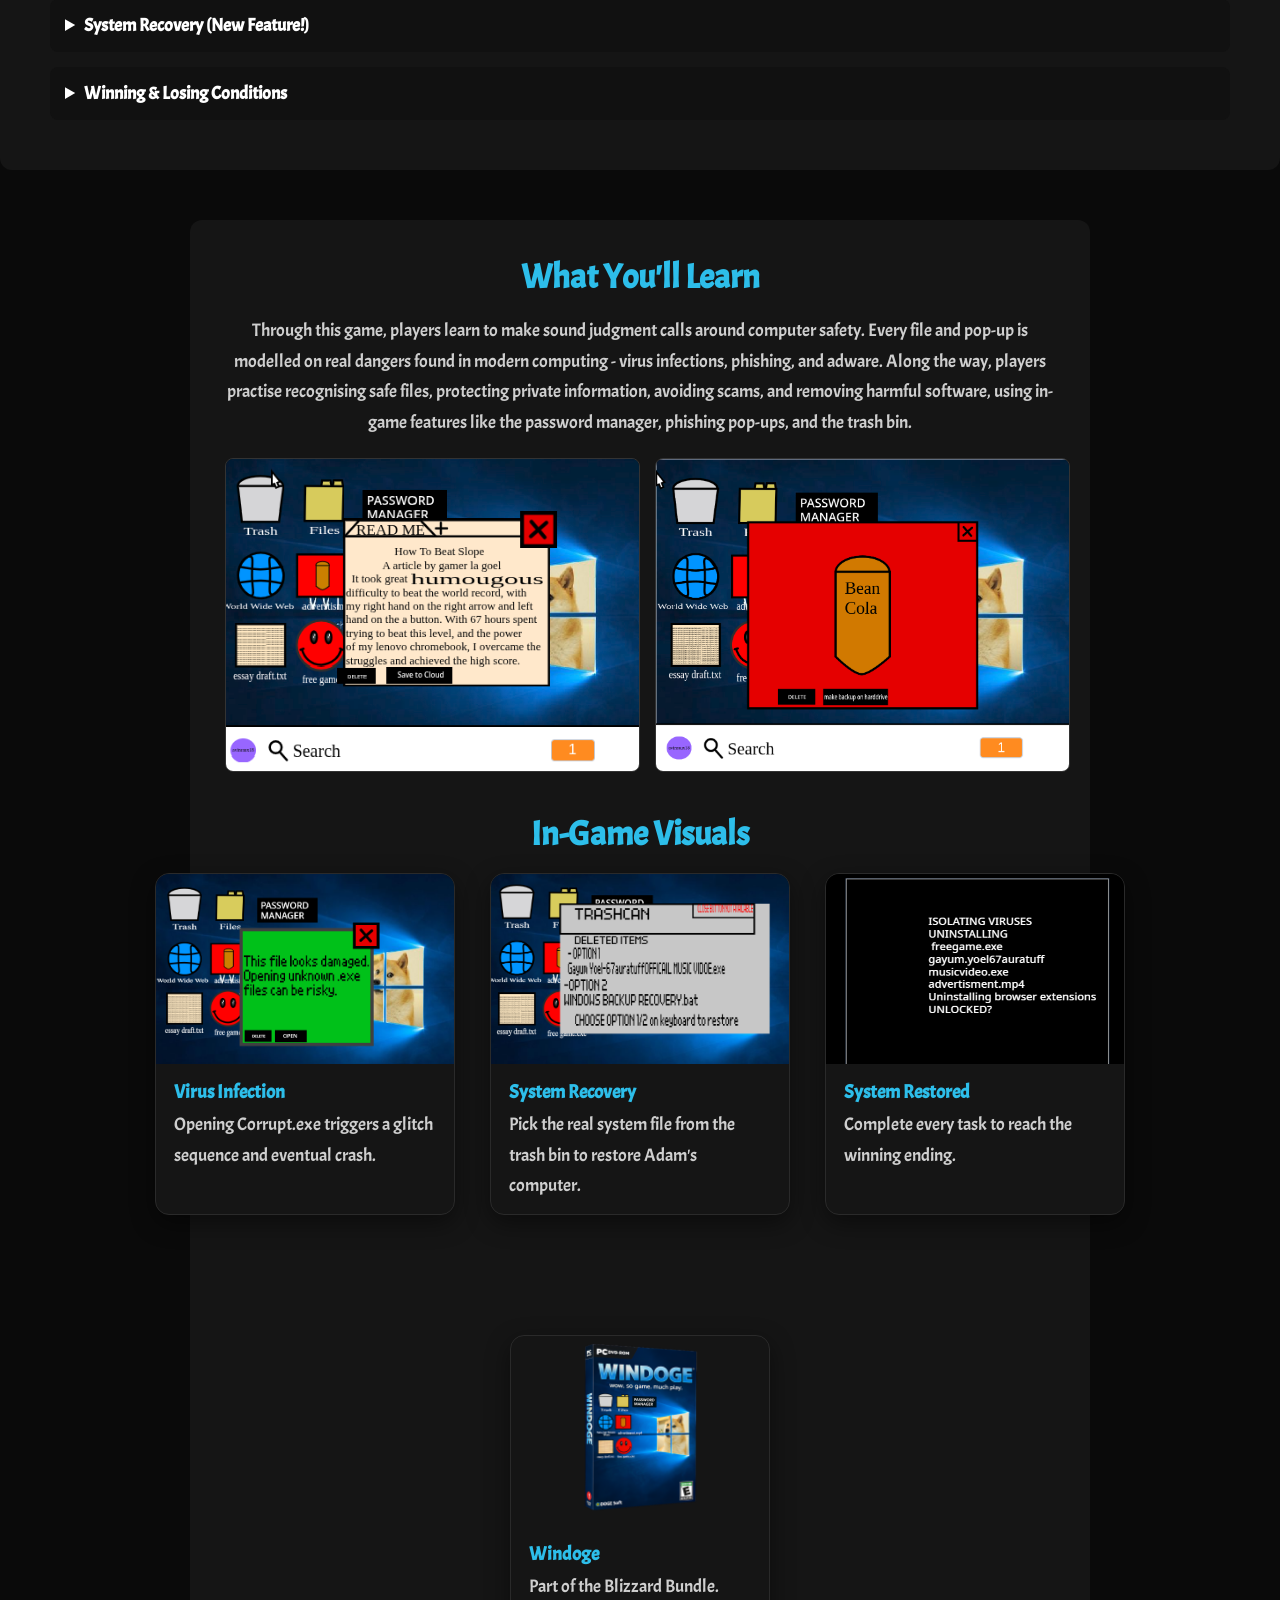
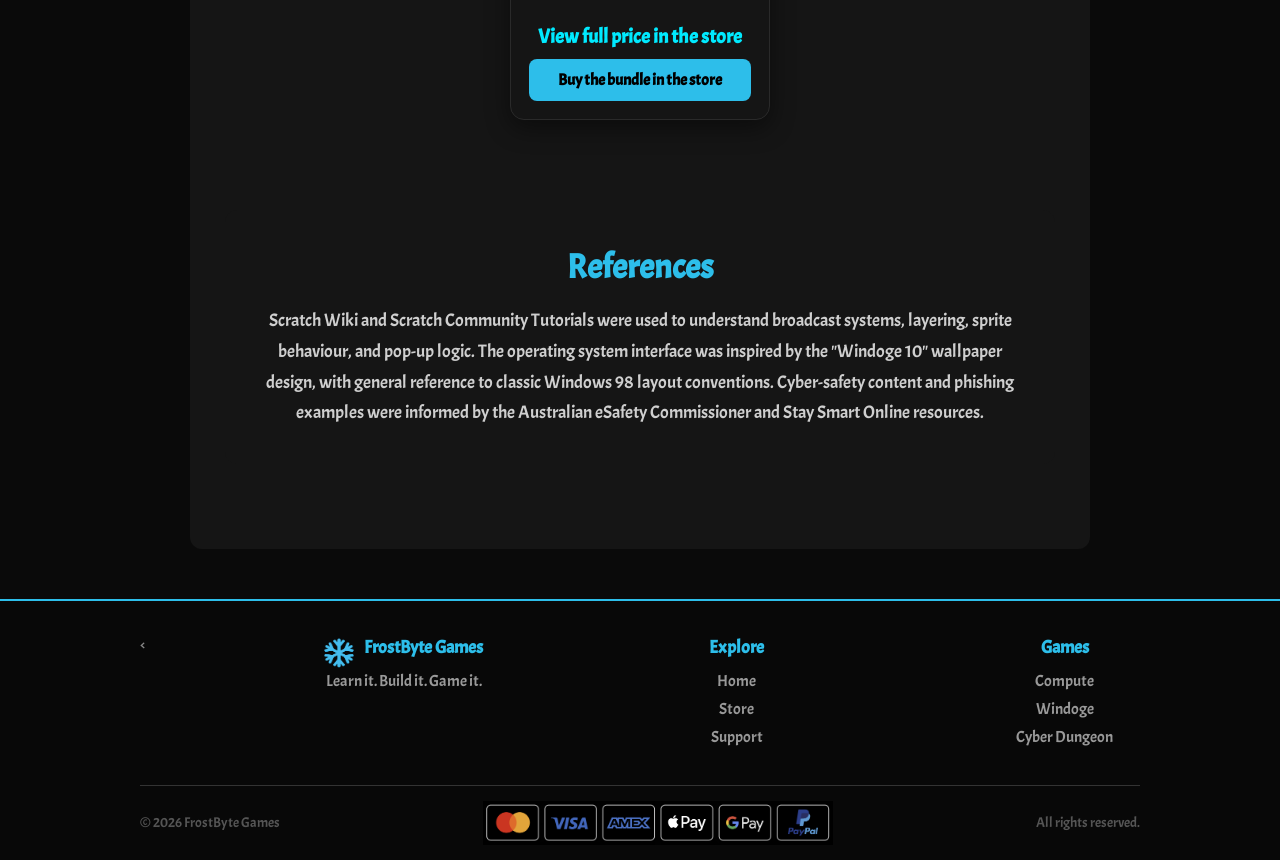
==== commit 2e01d561: "asdasdasd" ====
--- a/avina.html
+++ b/avina.html
@@ -110,7 +110,6 @@
       </details>
     </div>
 <!-- teacher reccomeds -->
- -->
 <div class="about learn-section">
   <div class="learn-text">
     <h2>What You'll Learn</h2>
@@ -127,7 +126,7 @@
     <img src="Screenshot_20260823_195654.png" alt="How to start game popup">
     <img src="Screenshot_20260823_195947.png" alt="Secret code popup">
   </div>
-</div>
+  
 <!-- in game vis -->
 <div class="page-content">
   <h2 class="section-title">In-Game Visuals</h2>
--- a/main.css
+++ b/main.css
@@ -1057,102 +1057,68 @@
     transition: all 0.25s ease;
 }
 
-.scrollingleft {
+.components-section {
     text-align: center;
     padding: 70px 0;
     overflow: hidden;
 }
 
-.left-carousel {
+.components-section h2 {
+    color: var(--accent);
+    font-size: 32px;
+    margin-bottom: 40px;
+}
+
+.scrollingelements {
+    text-align: center;
+    padding: 70px 0;
+    overflow: hidden;
+}
+
+.scrollingelements h2 {
+    color: var(--accent);
+    font-size: 32px;
+    margin-bottom: 40px;
+    font-family: "Inter", sans-serif;
+}
+
+.components-carousel {
     width: 100%;
     overflow: hidden;
 }
 
-.left-track {
+.components-track {
     display: flex;
     width: max-content;
-    animation: move-left 30s linear infinite;
-}
-
-.left-track img {
-    height: 250px;
+    animation: move-components 30s linear infinite;
+}
+
+.components-track img {
+    height: 300px;
     width: auto;
     display: block;
-}
-
-@keyframes move-left {
+    flex-shrink: 0;
+}
+
+@keyframes move-components {
     from {
         transform: translateX(0);
     }
 
     to {
-        transform: translateX(-2120px);
+        transform: translateX(-2546px);
     }
 }
-
-.scrollingright {
-    text-align: center;
-    padding: 70px 0;
-    overflow: hidden;
-}
-
-.right-carousel {
-    width: 100%;
-    overflow: hidden;
-}
-
-.right-track {
-    display: flex;
-    width: max-content;
-    animation: move-right 30s linear infinite;
-}
-
-.right-track img {
-    height: 250px;
-    width: auto;
-    display: block;
-}
-
-@keyframes move-right {
-    from {
-        transform: translateX(-2120px);
-    }
-
-    to {
-        transform: translateX(0);
-    }
-}
-.learn-container {
-  display: grid;
-  grid-template-columns: 1fr 300px;
-  gap: 25px;
-  align-items: center;
-  background-color: #1a1a1a;
-  padding: 30px;
-  border-radius: 12px;
-  margin: 40px auto;
-  max-width: 1000px;
-}
-
-.learn-text {
-  text-align: left;
-}
-
-.learn-text h2 {
-  margin-top: 0;
-  color: #00bfff; 
-}
-
-.learn-sidebar {
-  display: flex;
-  flex-direction: column;
+.learn-images {
+  display: flex;
+  flex-direction: row; /* places them side-by-side */
   gap: 15px;
-}
-
-.learn-sidebar img {
-  width: 100%;
+  margin-top: 20px;
+}
+
+.learn-images img {
+  width: 50%; /* splits the space equally between both images */
   height: auto;
   border-radius: 8px;
-  box-shadow: 0 4px 10px rgba(0, 0, 0, 0.4);
   border: 1px solid #333;
-}
+}
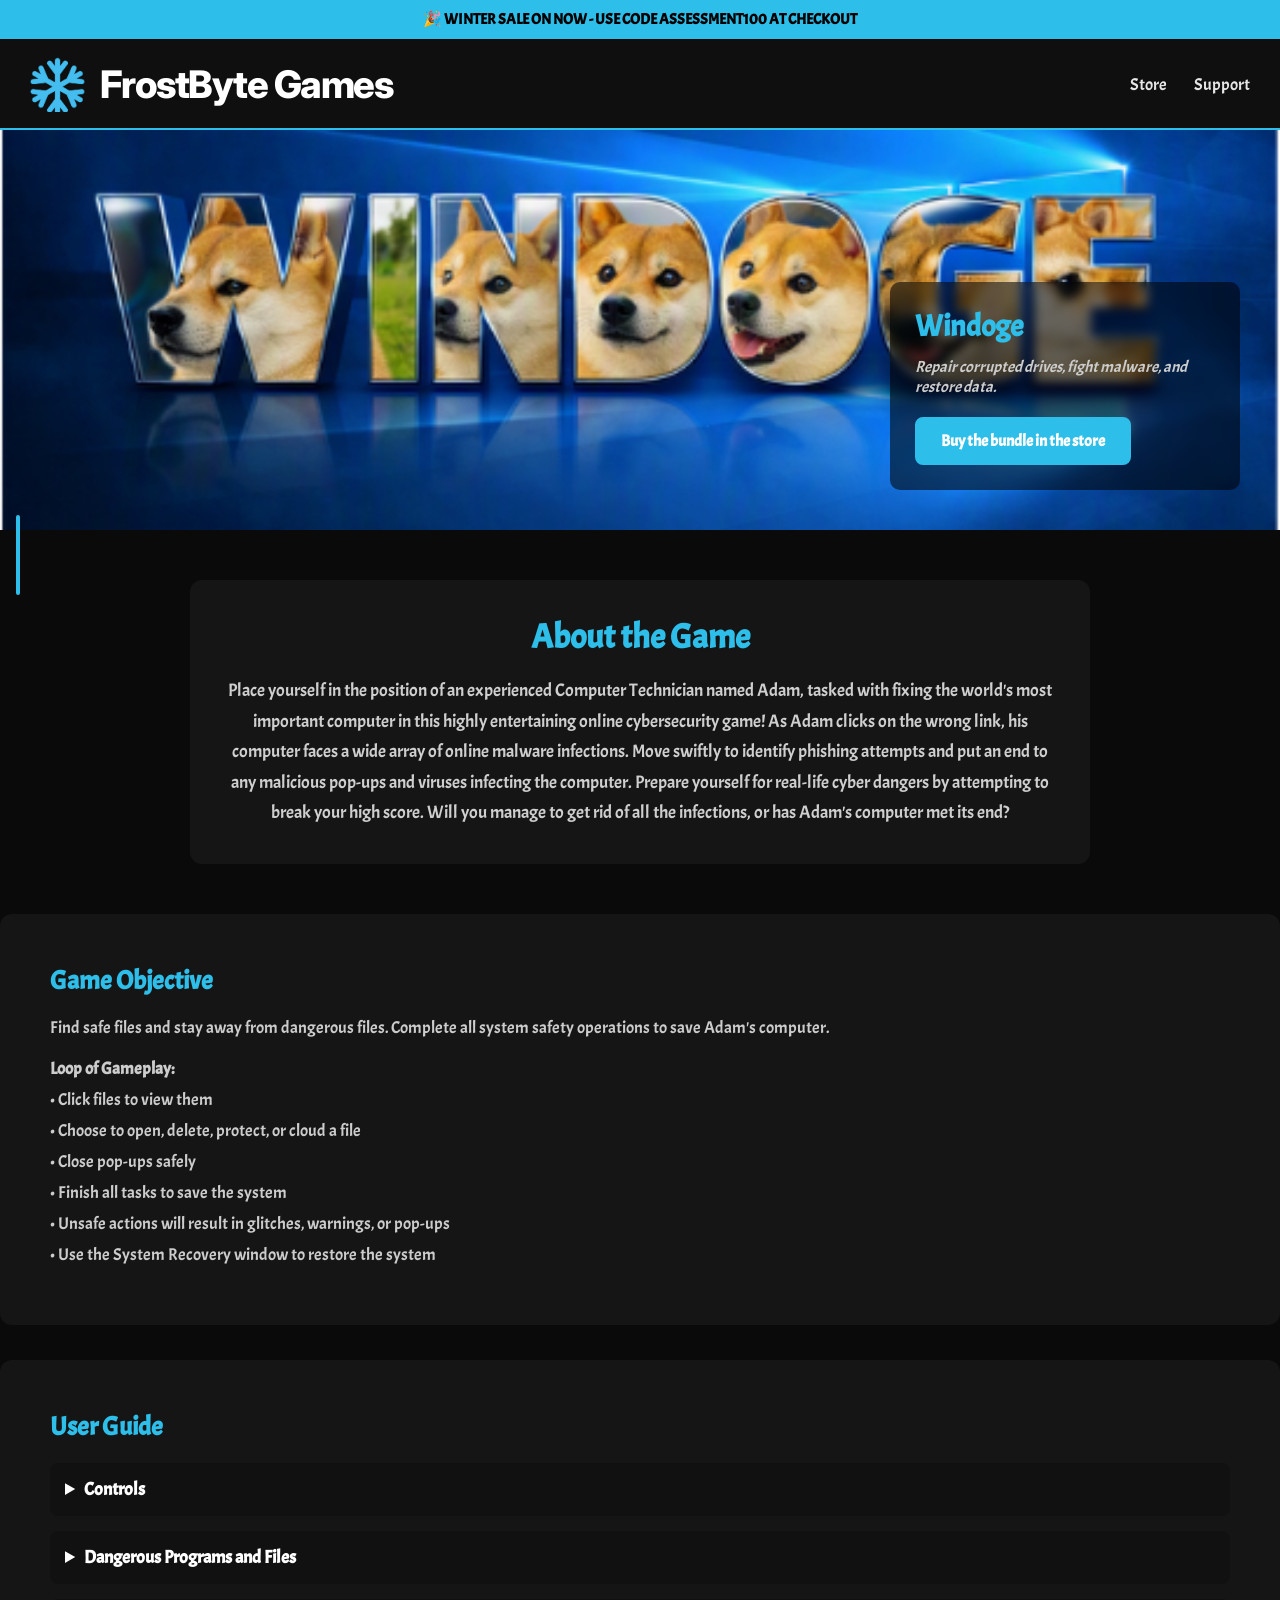
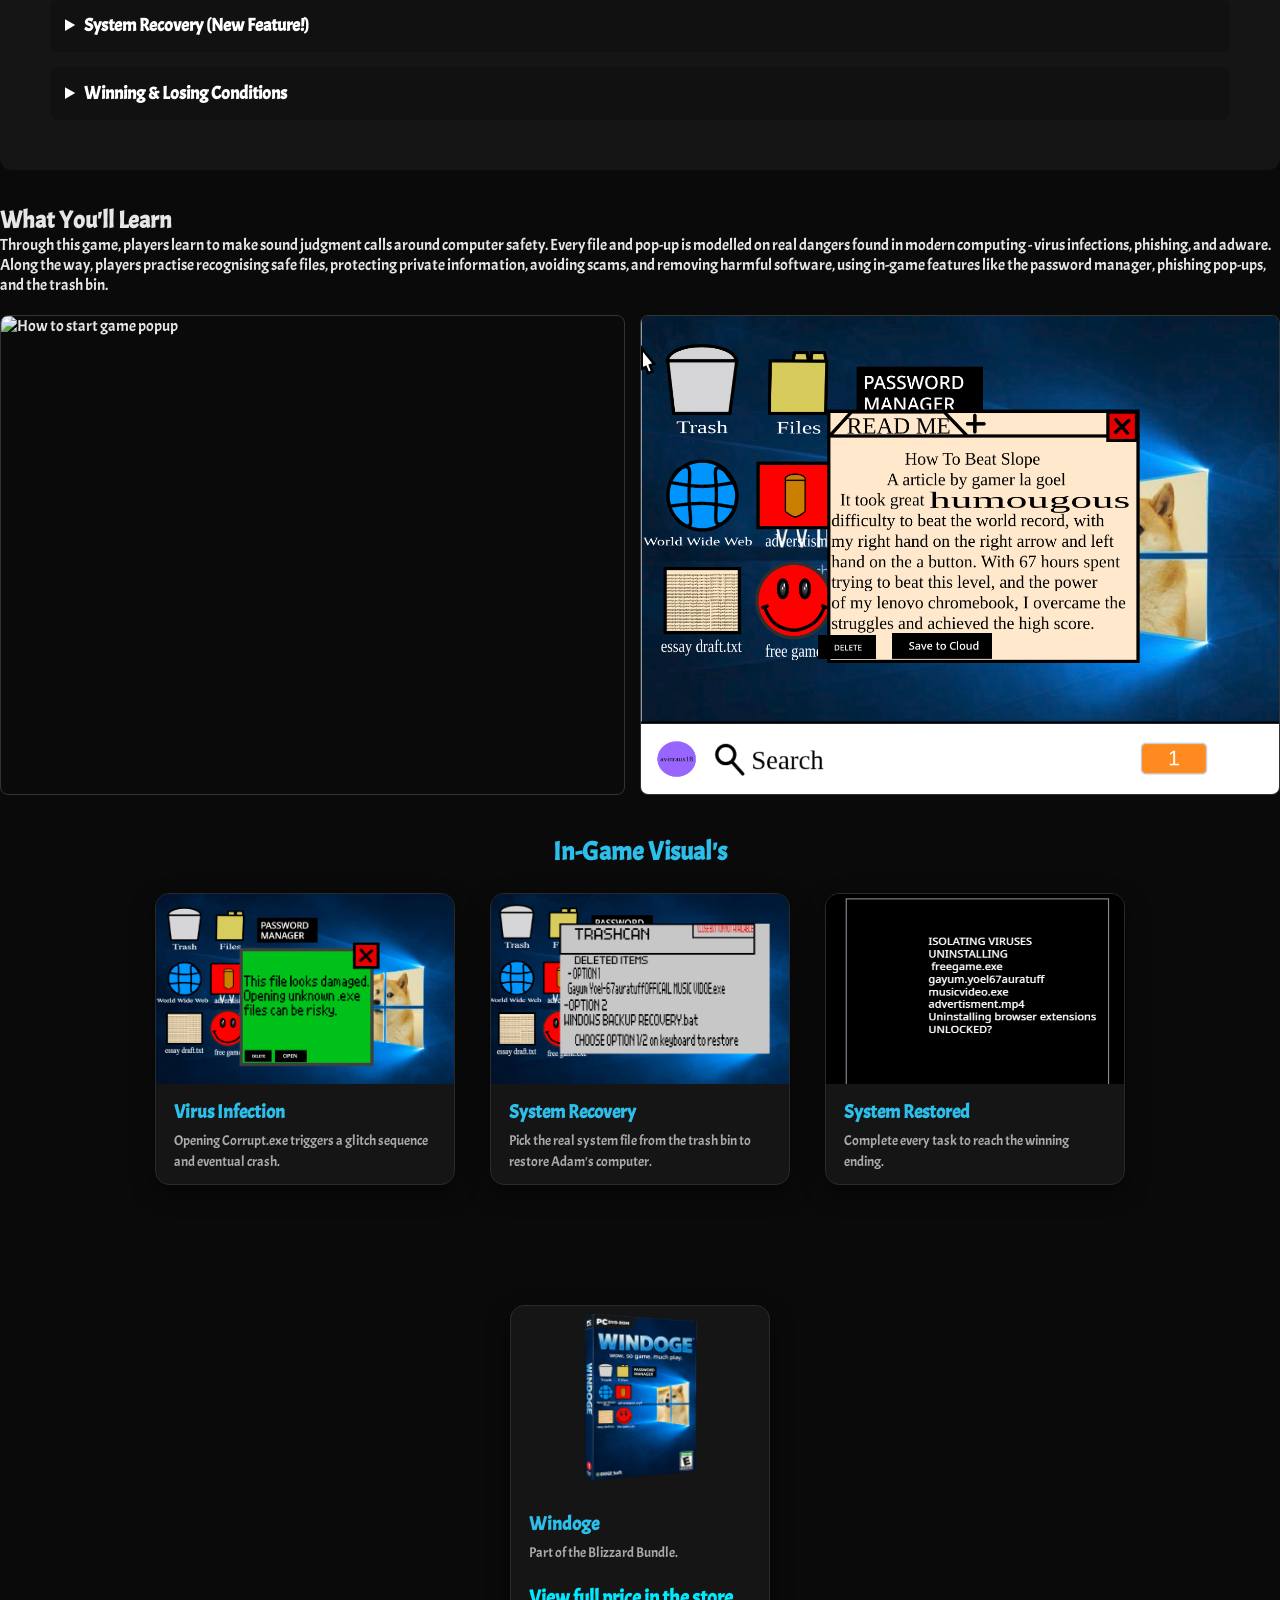
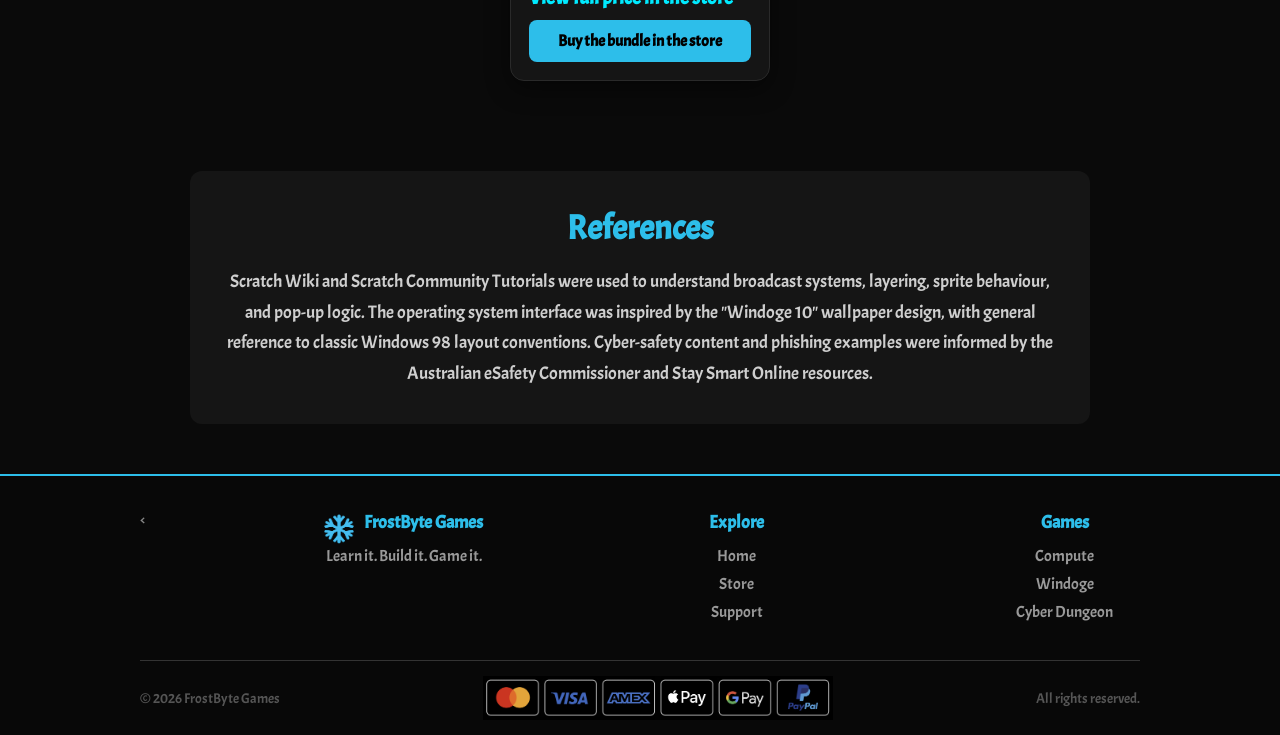
==== commit ab0f08bd: "asd" ====
--- a/avina.html
+++ b/avina.html
@@ -110,7 +110,7 @@
       </details>
     </div>
 <!-- teacher reccomeds -->
-<div class="about learn-section">
+ <div class="learn-container">
   <div class="learn-text">
     <h2>What You'll Learn</h2>
     <p>
@@ -124,53 +124,51 @@
 
   <div class="learn-images">
     <img src="Screenshot_20260823_195654.png" alt="How to start game popup">
-    <img src="Screenshot_20260823_195947.png" alt="Secret code popup">
-  </div>
-  
-<!-- in game vis -->
-<div class="page-content">
-  <h2 class="section-title">In-Game Visuals</h2>
-  <section class="grid">
-    <div class="card">
-      <img src="corrupt-exe.png" alt="Virus infection screen"> 
-      <h3>Virus Infection</h3>
-      <p>Opening Corrupt.exe triggers a glitch sequence and eventual crash.</p>
-    </div>
-    <div class="card">
-      <img src="trash-bin.png" alt="System recovery trash bin">
-      <h3>System Recovery</h3>
-      <p>Pick the real system file from the trash bin to restore Adam's computer.</p>
-    </div>
-    <div class="card">
-      <img src="win-screen.png" alt="System restored win screen">
-      <h3>System Restored</h3>
-      <p>Complete every task to reach the winning ending.</p>
-    </div>
-  </section>
-</div>
-
-<!-- buy in stire -->
-<div class="store-grid" style="max-width:300px;margin:40px auto;">
-  <div class="card">
-    <img src="FireyFrostBytesWindogeForAvinashIndrajith.png" alt="Windoge game cover" style="width:100%;">
-    <h3>Windoge</h3>
-    <p>Part of the Blizzard Bundle.</p>
-    <span class="price">View full price in the store</span>
-    <a class="buy" href="store.html">Buy the bundle in the store</a>
-  </div>
-</div>
-
-<!-- REFERENCES -->
-<div class="about">
-  <h2>References</h2>
-  <p>
-    Scratch Wiki and Scratch Community Tutorials were used to understand broadcast systems, layering,
-    sprite behaviour, and pop-up logic. The operating system interface was inspired by the "Windoge 10"
-    wallpaper design, with general reference to classic Windows 98 layout conventions. Cyber-safety
-    content and phishing examples were informed by the Australian eSafety Commissioner and
-    Stay Smart Online resources.
-  </p>
-</div>
+    <img src="Screenshot_20260823_211947.png" alt="Secret code popup">
+  </div>
+
+<!-- SCREENSHOTS -->
+    <div class="page-content">
+      <h2 class="section-title">In-Game Visual's</h2>
+      <section class="grid">
+        <div class="card">
+          <img src="corrupt-exe.png" alt="Virus infection screen"> 
+          <h3>Virus Infection</h3>
+          <p>Opening Corrupt.exe triggers a glitch sequence and eventual crash.</p>
+        </div>
+        <div class="card">
+          <img src="trash-bin.png" alt="System recovery trash bin">
+          <h3>System Recovery</h3>
+          <p>Pick the real system file from the trash bin to restore Adam's computer.</p>
+        </div>
+        <div class="card">
+          <img src="win-screen.png" alt="System restored win screen" >
+          <h3>System Restored</h3>
+          <p>Complete every task to reach the winning ending.</p>
+        </div>
+      </section>
+    </div>
+<!-- BUY IN STORE ADD SYTLING T O TOP  -->
+    <div class="store-grid" style="max-width:300px;margin:40px auto;">
+      <div class="card">
+        <img src="FireyFrostBytesWindogeForAvinashIndrajith.png"` alt="Windoge game cover" style="width:100%;">
+        <h3>Windoge</h3>
+        <p>Part of the Blizzard Bundle.</p>
+        <span class="price">View full price in the store</span>
+        <a class="buy" href="store.html">Buy the bundle in the store</a>
+      </div>
+    </div>
+<!-- referces -->
+    <div class="about">
+      <h2>References</h2>
+      <p>
+        Scratch Wiki and Scratch Community Tutorials were used to understand broadcast systems, layering,
+        sprite behaviour, and pop-up logic. The operating system interface was inspired by the "Windoge 10"
+        wallpaper design, with general reference to classic Windows 98 layout conventions. Cyber-safety
+        content and phishing examples were informed by the Australian eSafety Commissioner and
+        Stay Smart Online resources.
+      </p>
+    </div>
 
   </main>
 <!-- the genral footer -->
--- a/main.css
+++ b/main.css
@@ -1111,13 +1111,13 @@
 }
 .learn-images {
   display: flex;
-  flex-direction: row; /* places them side-by-side */
+  flex-direction: row;
   gap: 15px;
   margin-top: 20px;
 }
 
 .learn-images img {
-  width: 50%; /* splits the space equally between both images */
+  width: 50%; 
   height: auto;
   border-radius: 8px;
   border: 1px solid #333;
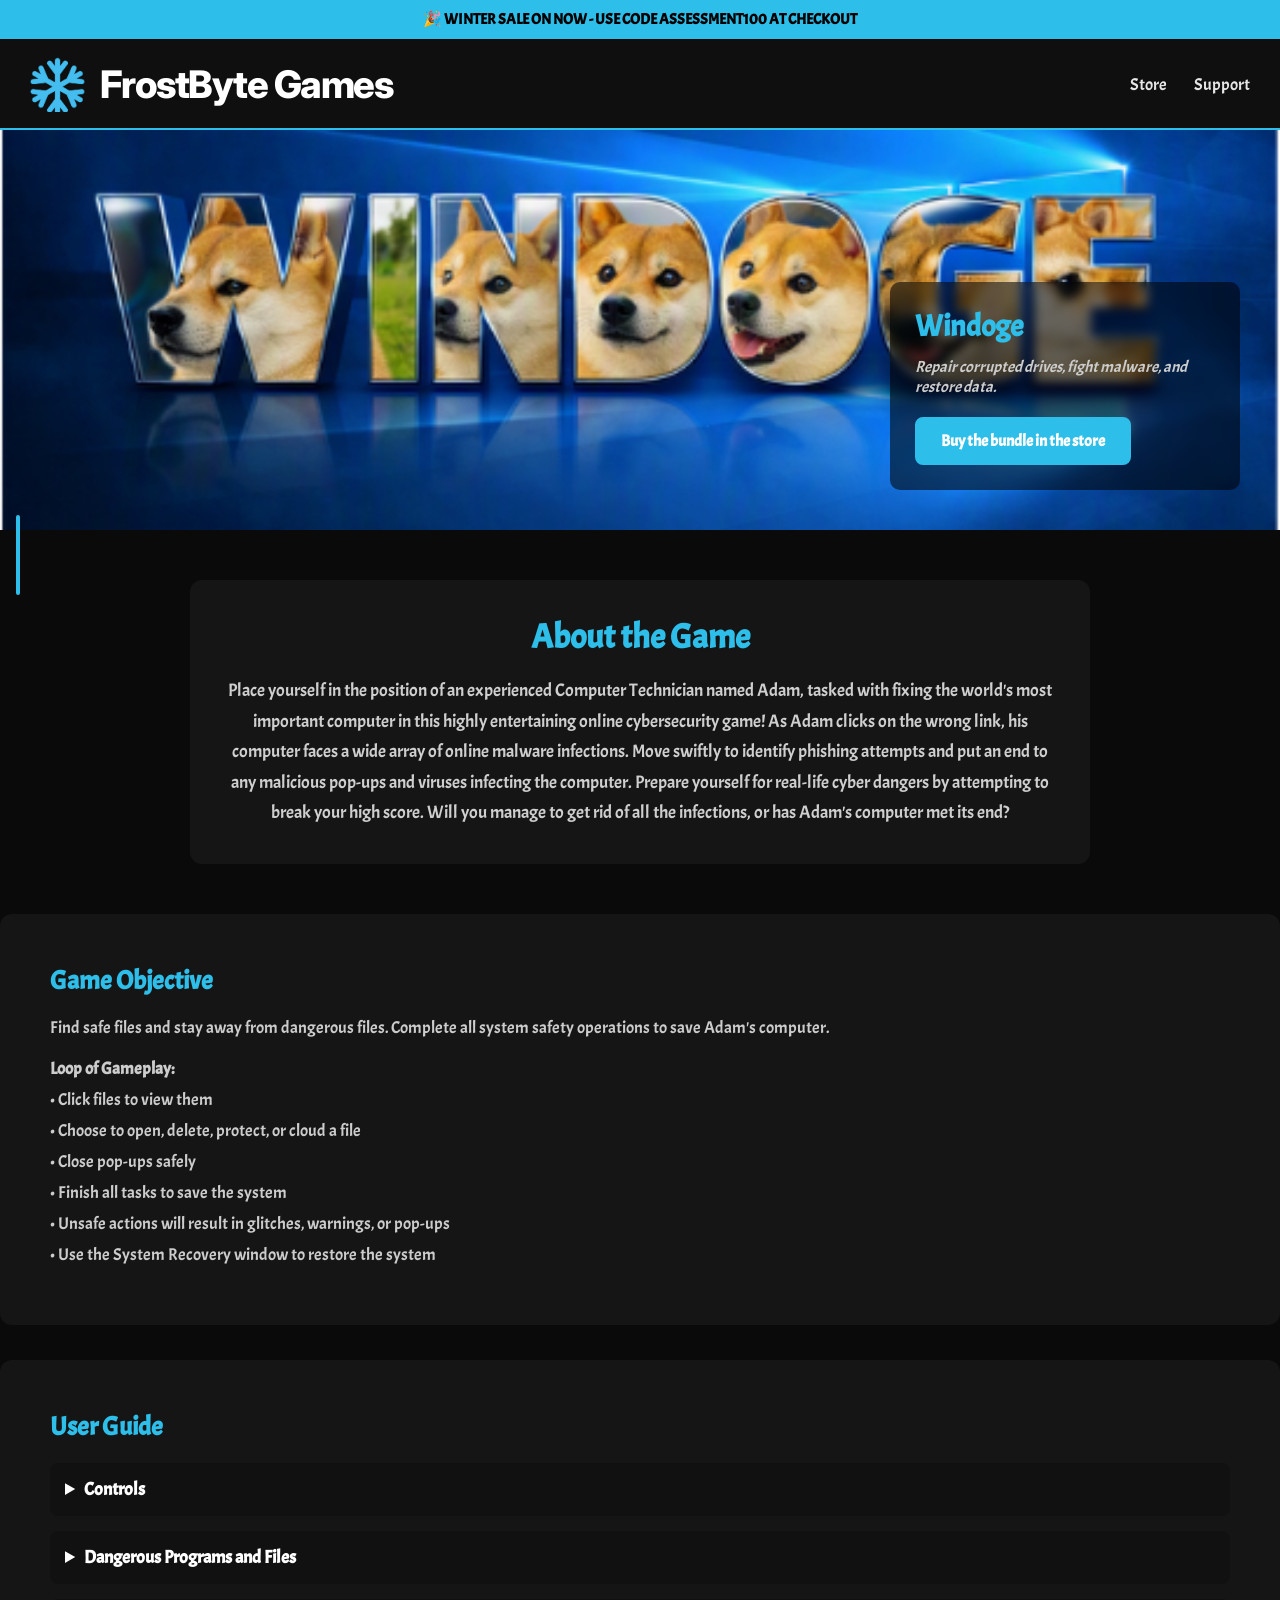
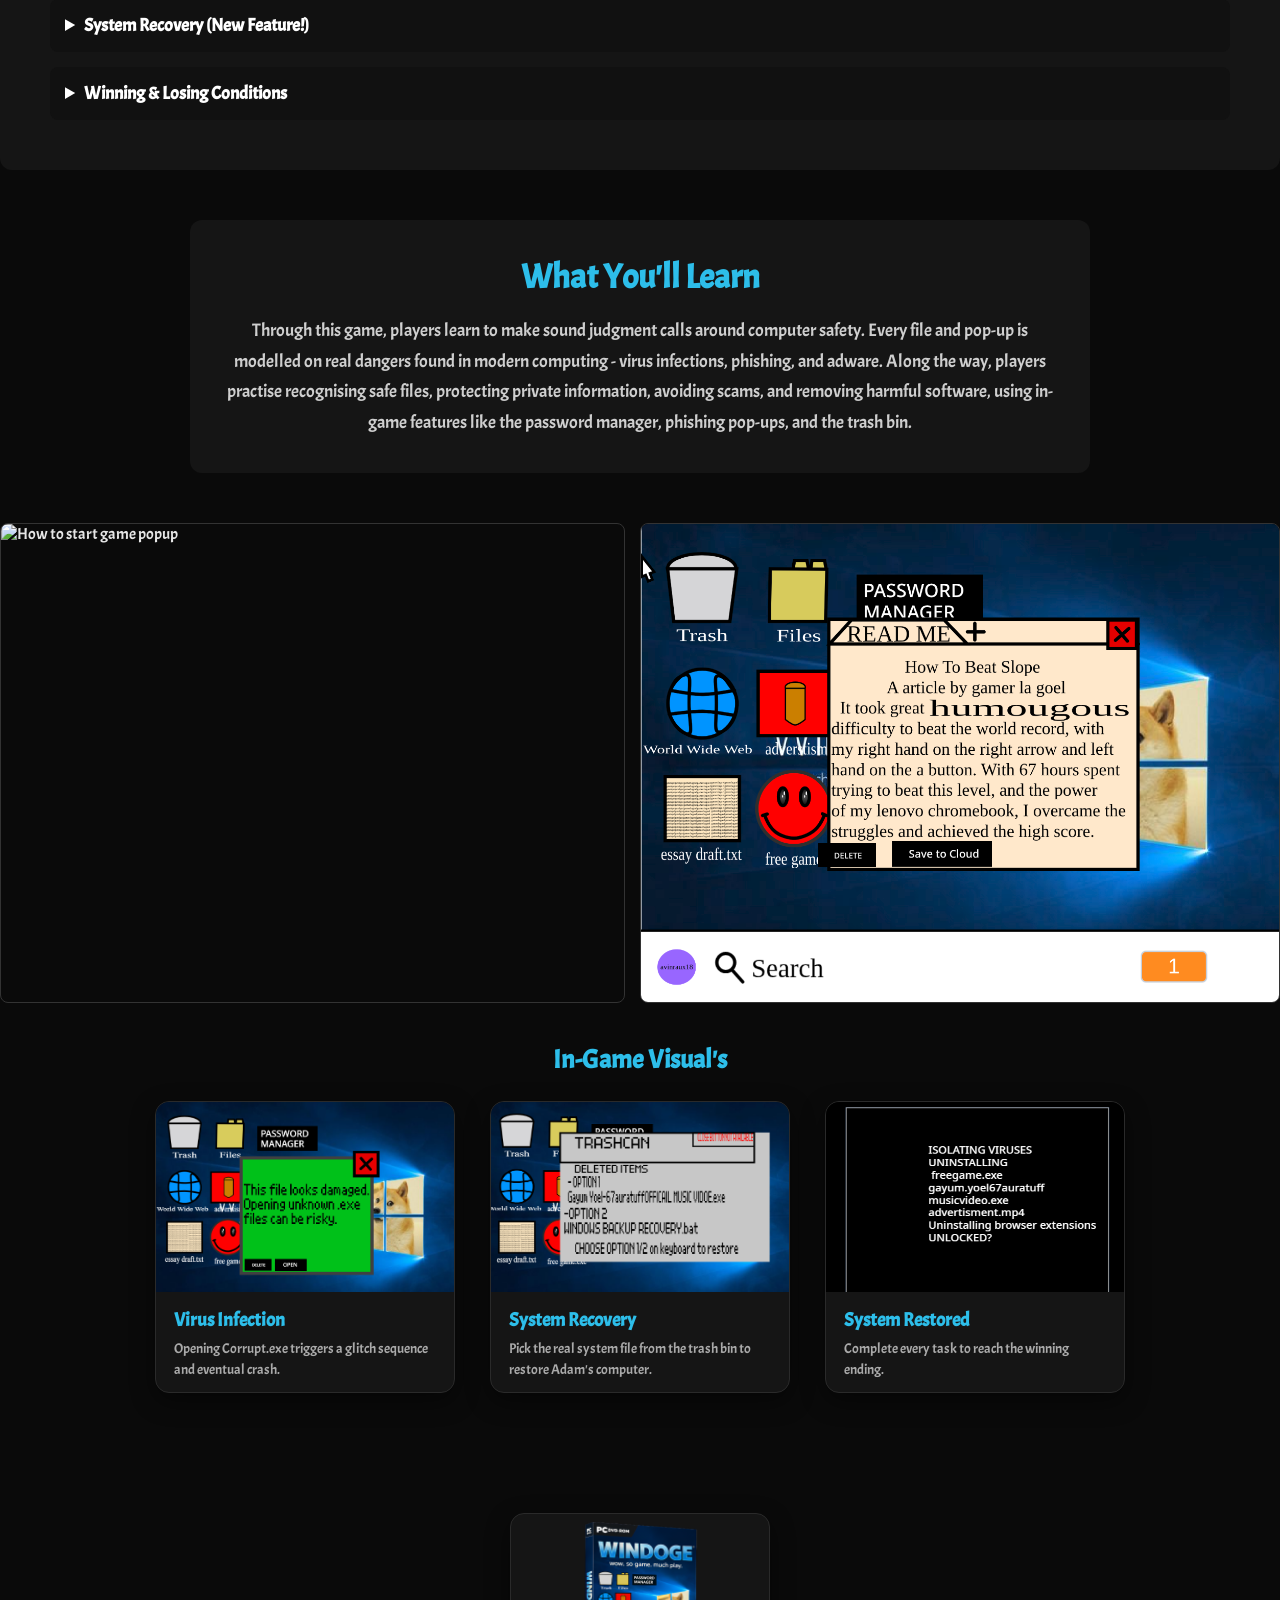
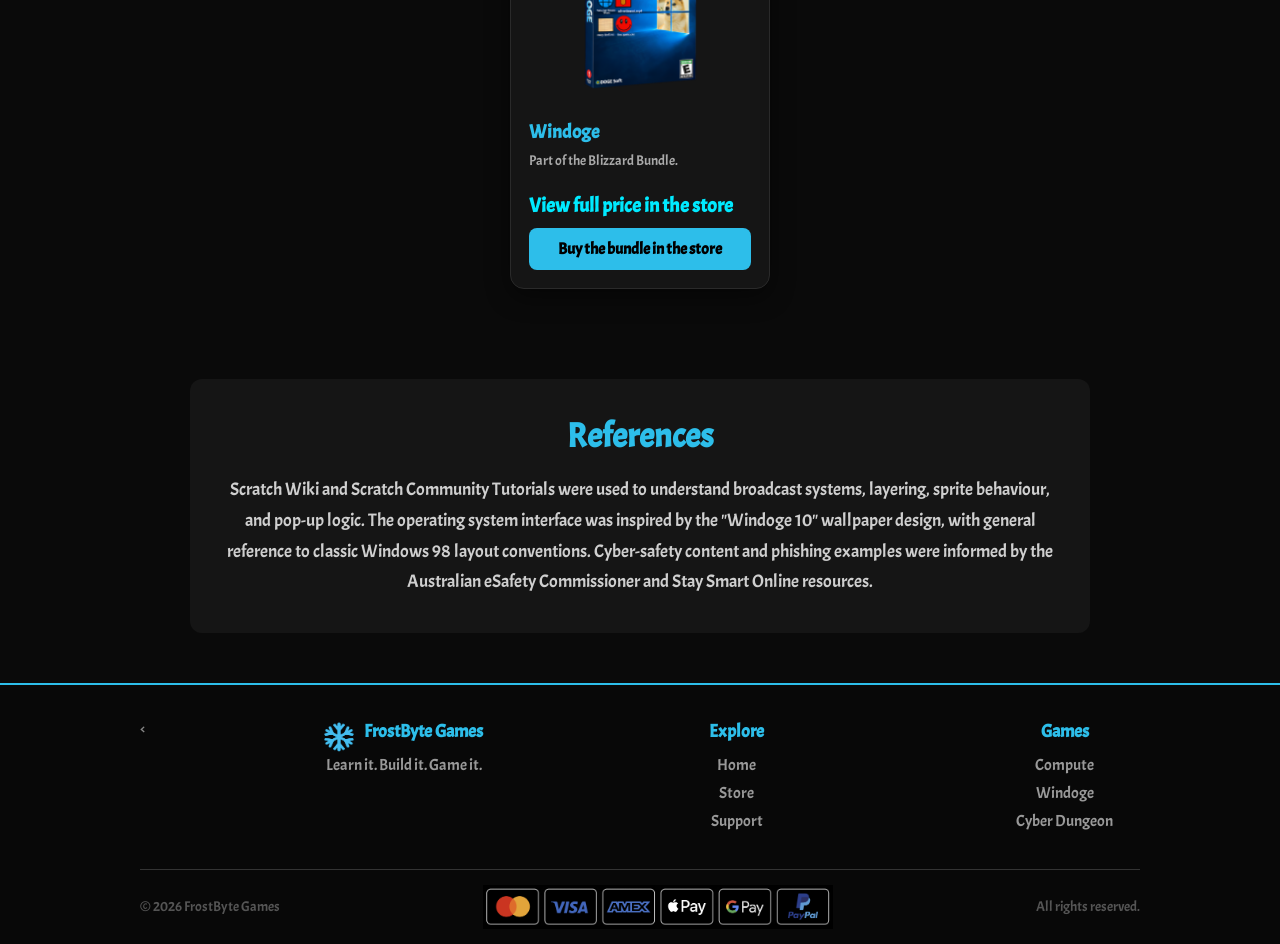
==== commit d51c8d7f: "asd" ====
--- a/avina.html
+++ b/avina.html
@@ -110,23 +110,20 @@
       </details>
     </div>
 <!-- teacher reccomeds -->
- <div class="learn-container">
-  <div class="learn-text">
-    <h2>What You'll Learn</h2>
-    <p>
-      Through this game, players learn to make sound judgment calls around computer safety. Every file
-      and pop-up is modelled on real dangers found in modern computing - virus infections, phishing,
-      and adware. Along the way, players practise recognising safe files, protecting private
-      information, avoiding scams, and removing harmful software, using in-game features like the
-      password manager, phishing pop-ups, and the trash bin.
-    </p>
-  </div>
-
-  <div class="learn-images">
-    <img src="Screenshot_20260823_195654.png" alt="How to start game popup">
-    <img src="Screenshot_20260823_211947.png" alt="Secret code popup">
-  </div>
-
+    <div class="about">
+      <h2>What You'll Learn</h2>
+      <p>
+        Through this game, players learn to make sound judgment calls around computer safety. Every file
+        and pop-up is modelled on real dangers found in modern computing - virus infections, phishing,
+        and adware. Along the way, players practise recognising safe files, protecting private
+        information, avoiding scams, and removing harmful software, using in-game features like the
+        password manager, phishing pop-ups, and the trash bin.
+      </p>
+    </div>
+    <div class="learn-images">
+  <img src="Screenshot_20260823_195654.png" alt="How to start game popup">
+  <img src="Screenshot_20260823_211947.png" alt="Secret code popup">
+</div>
 <!-- SCREENSHOTS -->
     <div class="page-content">
       <h2 class="section-title">In-Game Visual's</h2>
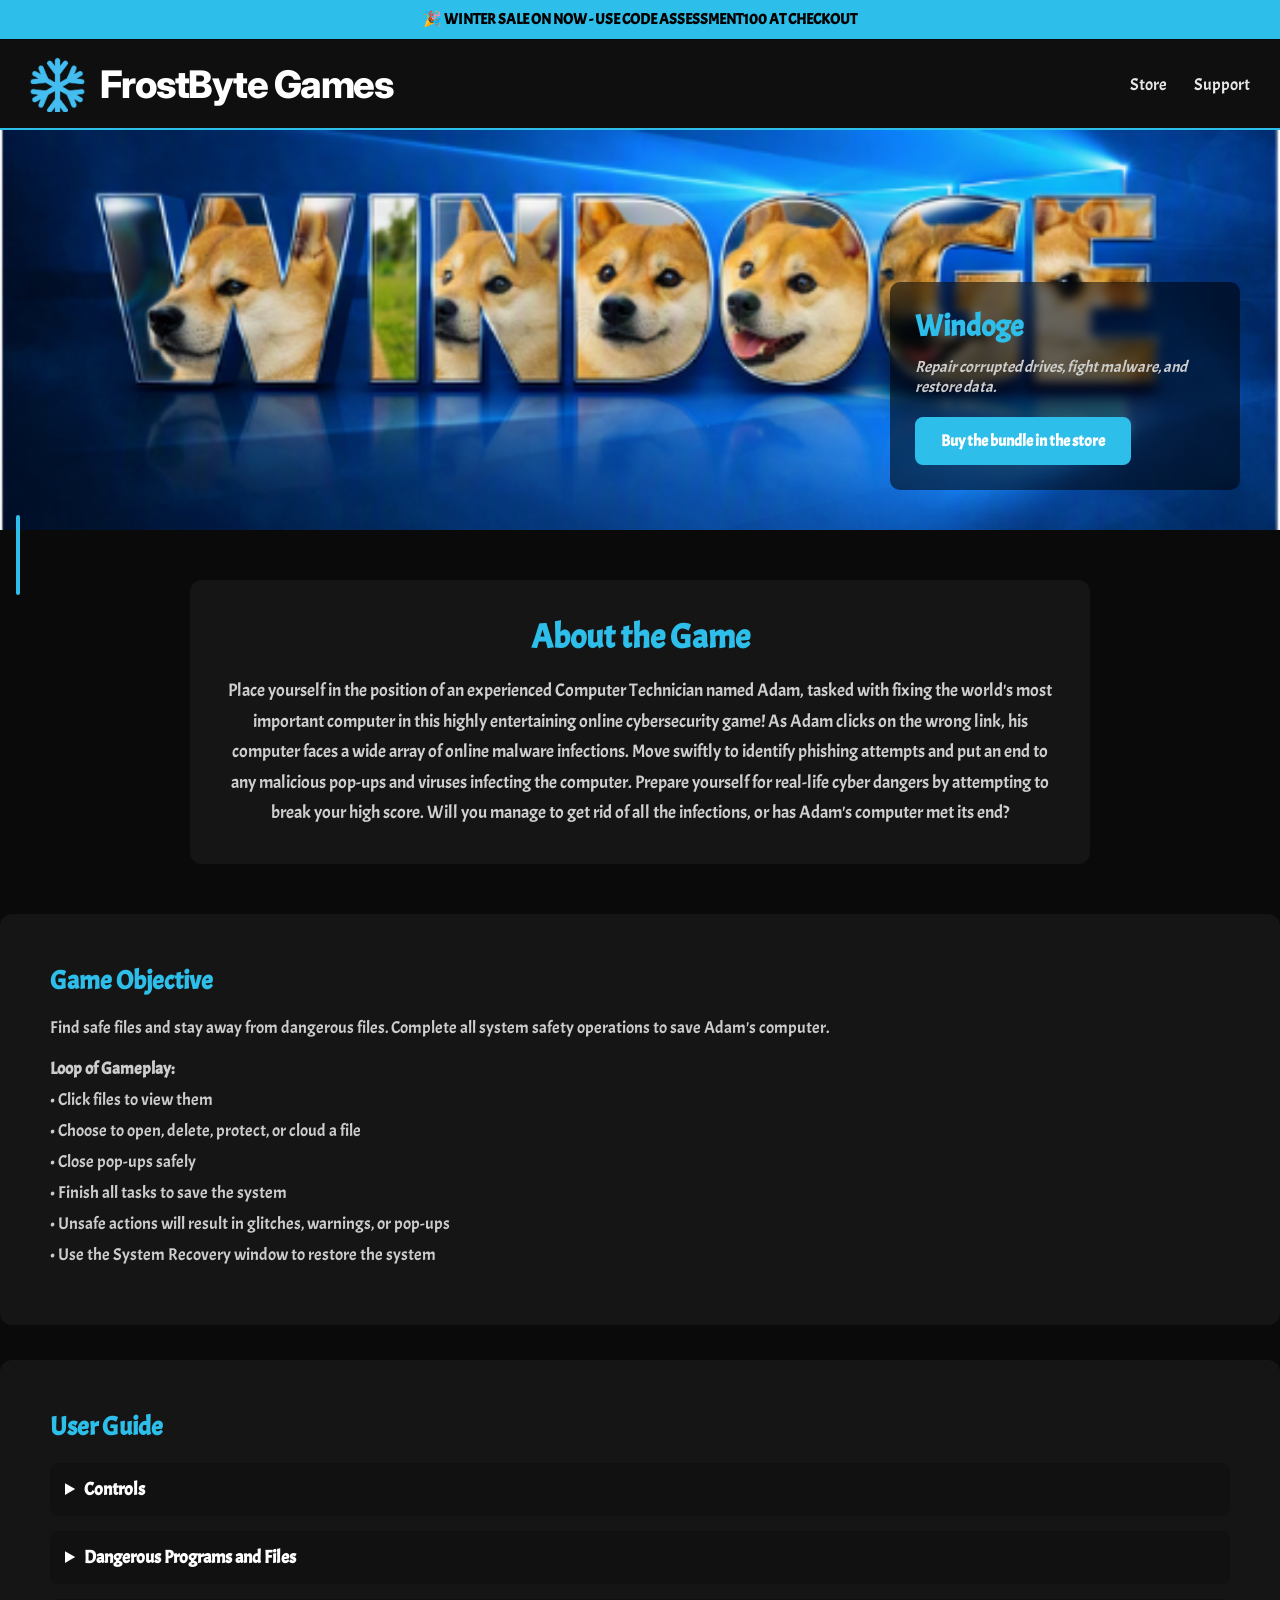
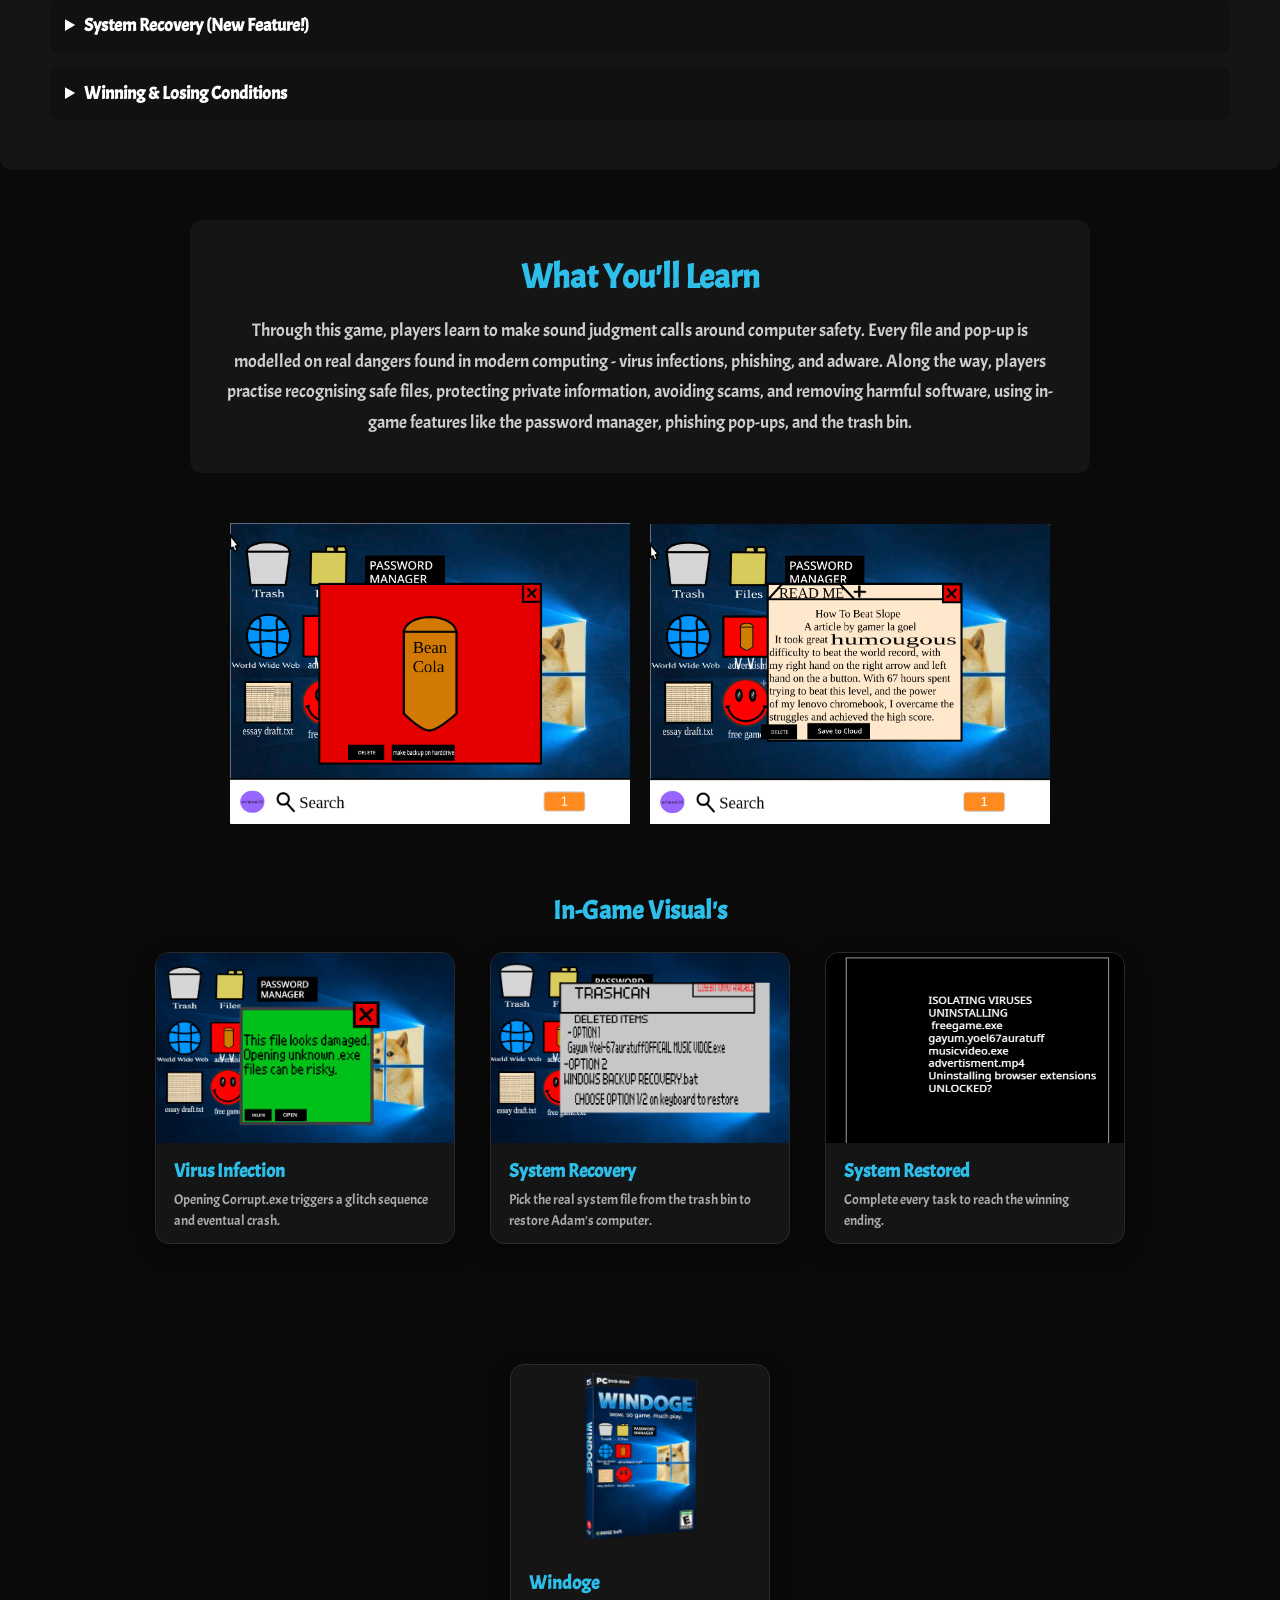
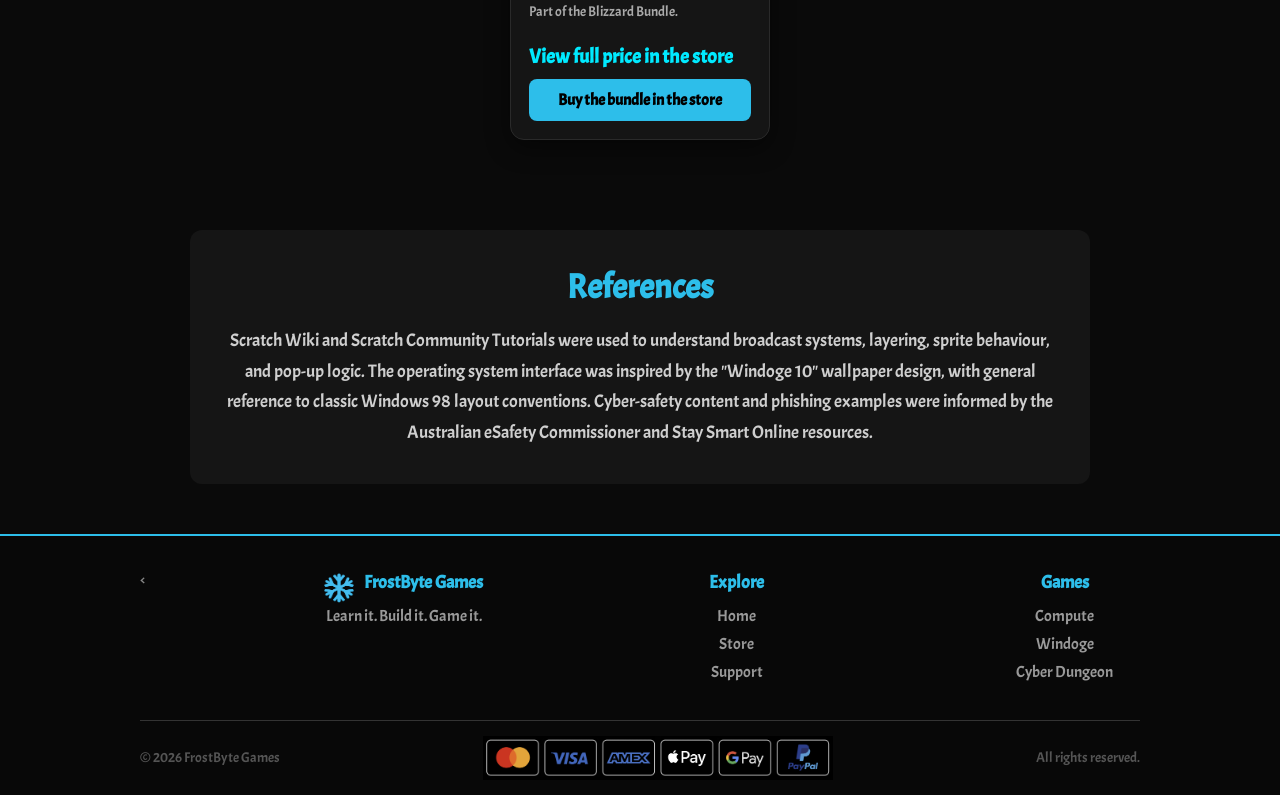
==== commit ac58dfa2: "asd" ====
--- a/avina.html
+++ b/avina.html
@@ -121,7 +121,7 @@
       </p>
     </div>
     <div class="learn-images">
-  <img src="Screenshot_20260823_195654.png" alt="How to start game popup">
+  <img src="Screenshot_20260823_195947.png" alt="How to start game popup">
   <img src="Screenshot_20260823_211947.png" alt="Secret code popup">
 </div>
 <!-- SCREENSHOTS -->
--- a/main.css
+++ b/main.css
@@ -1110,15 +1110,15 @@
     }
 }
 .learn-images {
-  display: flex;
-  flex-direction: row;
-  gap: 15px;
-  margin-top: 20px;
+    display: flex;
+    justify-content: center;
+    gap: 20px;
+    margin: 30px auto;
+    max-width: 900px;
 }
 
 .learn-images img {
-  width: 50%; 
-  height: auto;
-  border-radius: 8px;
-  border: 1px solid #333;
+    width: 400px;
+    height: auto;
+    object-fit: contain;
 }
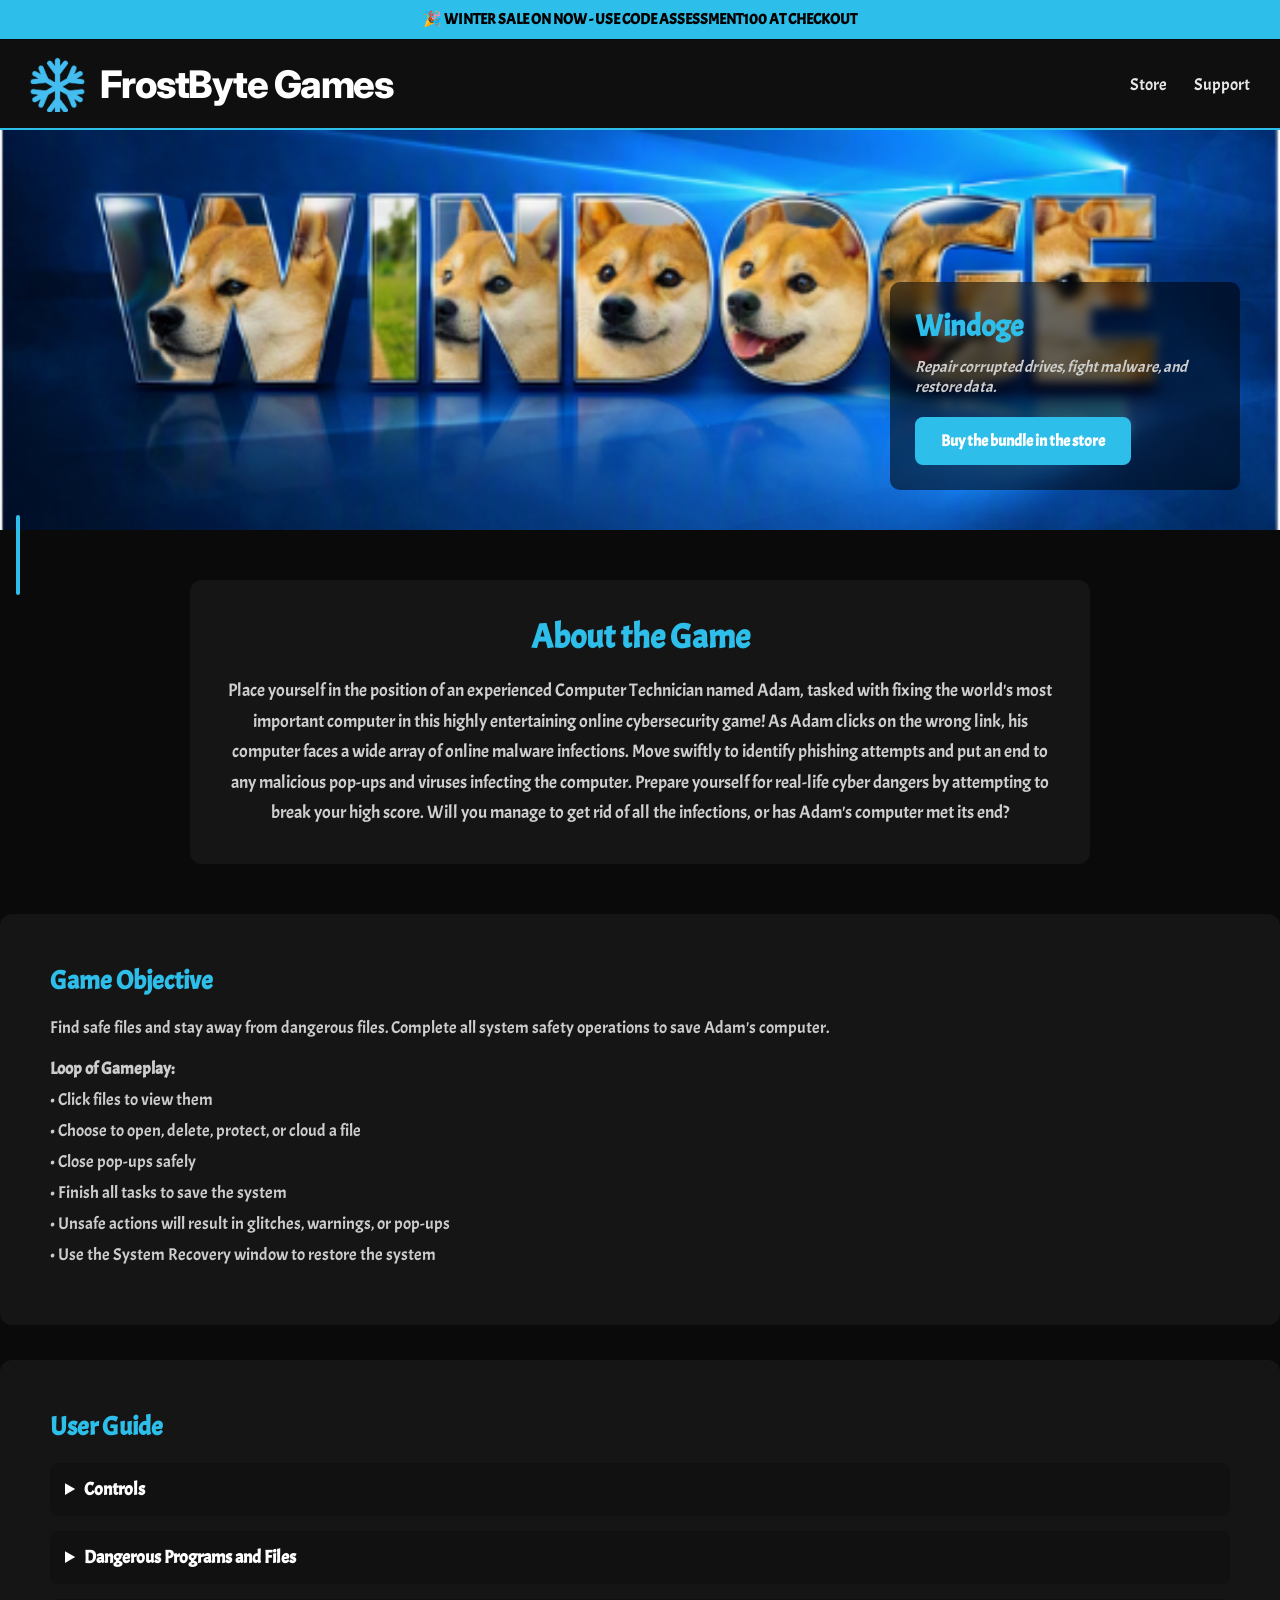
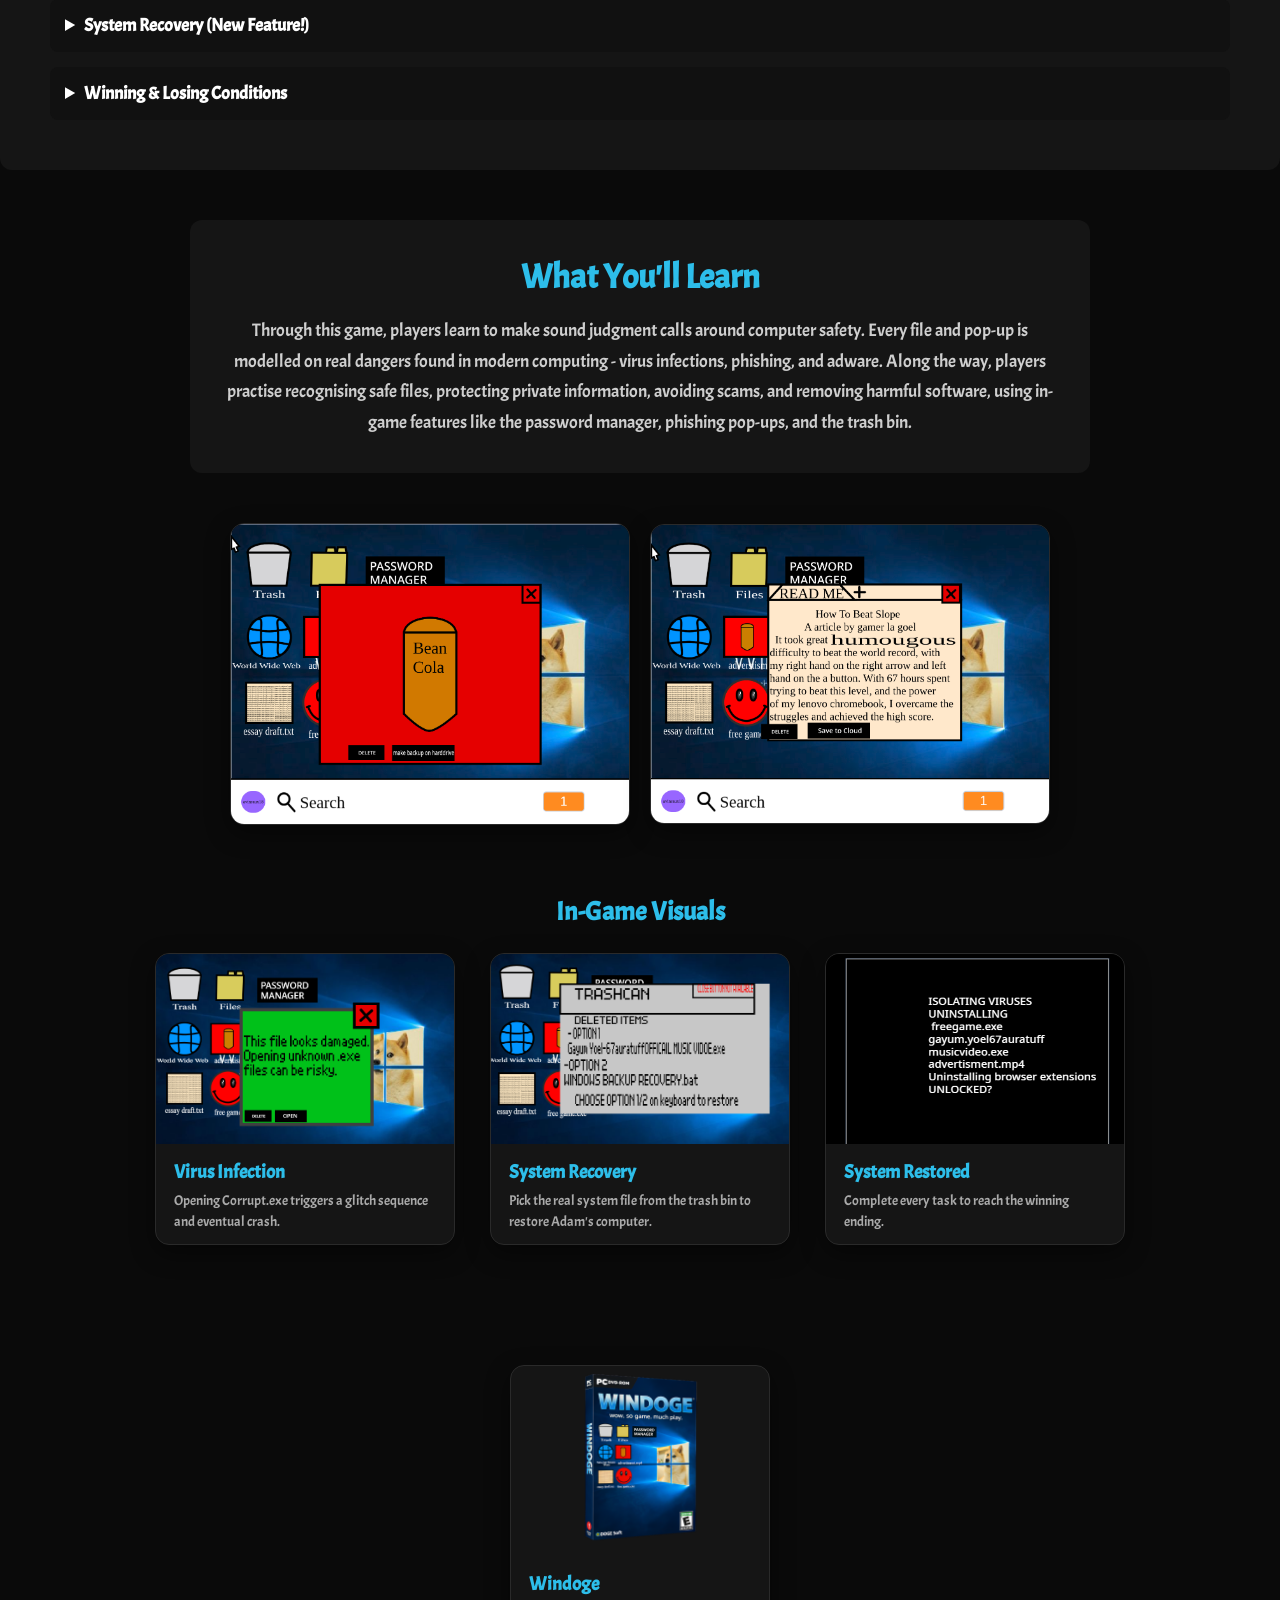
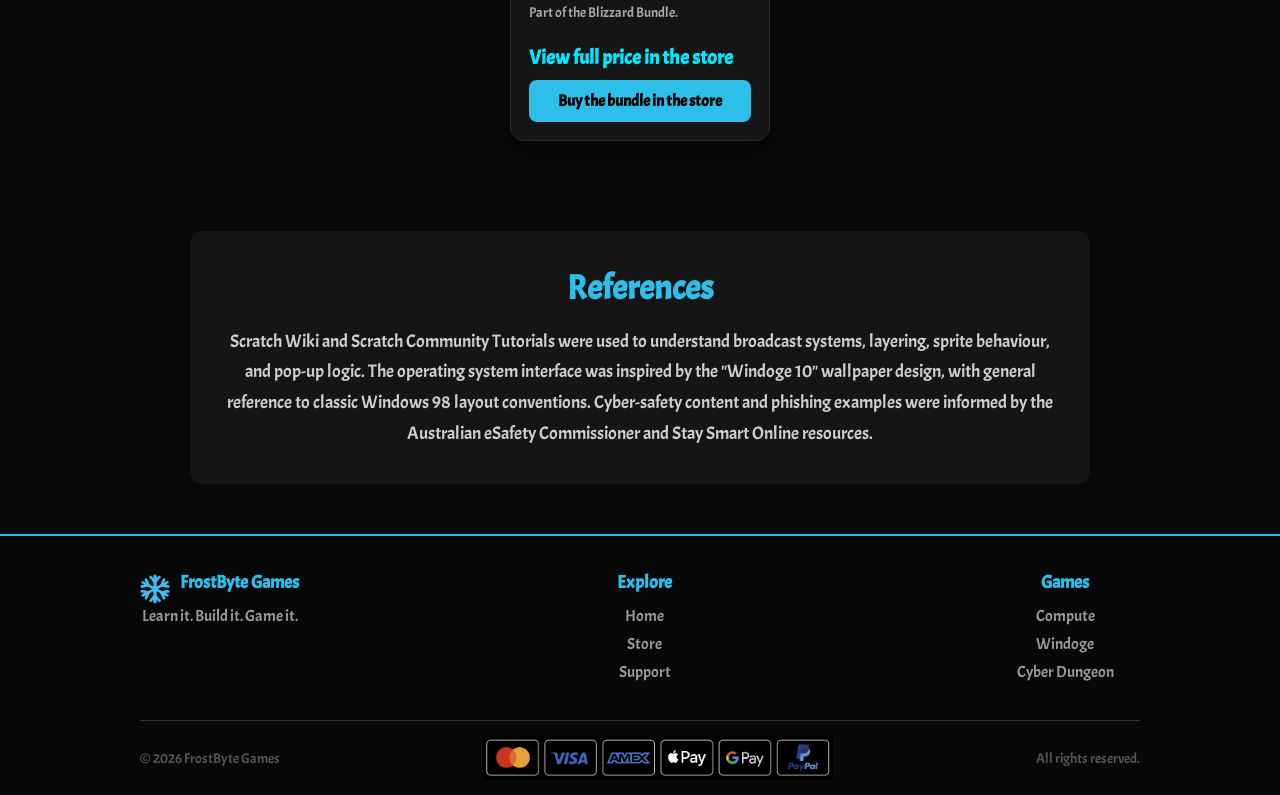
==== commit 0f510b2d: "zc" ====
--- a/avina.html
+++ b/avina.html
@@ -9,11 +9,11 @@
 
 
 <body>
-  <!-- its a sale banner with a  close button -->
+  <!-- Promotional sale banner diplayed at the top of the website -->
 <div id="sale-banner">
     🎉 WINTER SALE ON NOW - USE CODE <strong>ASSESSMENT100</strong> AT CHECKOUT
 </div>
-<!-- its the side header with the logo and top navi -->
+<!-- NMain website header containg the Frostbye game logo and the main website navigation -->
   <header class="header">
     <a href="index.html" class="logo">
       <div class="logo-img"></div>
@@ -25,8 +25,9 @@
     </nav>
   </header>
 
-<!-- sidebar nav which just allows u to open the sidebarf from the side linked with the transition int the css -->
+<!-- Sidebar navigation used to access the home page  -->
   <div class="sidebar-container">
+    <!-- Sidebar contains links to the different games available on the FrostByte Games website -->
     <aside class="sidebar">
         <a class="side-title" href="index.html">Home</a>
         <a href="ben.html">Compute</a>
@@ -34,21 +35,23 @@
         <a href="omar.html">Cyber Dungeon</a>
     </aside>
   </div>
-<!-- literally the entire content exceppt footer --> 
+<!-- Main content area containing all information and promotional material for Windoge -->
   <main class="content">
-<!-- have to add more images later at 1 point but if possible due to time costaits -->
+<!-- Hero section introduces Windoge and provides a direct link to the store -->
     <section class="slideshow" style="height:400px;">
+      <!-- Main Windoge promotional image and short description of the game -->
       <div class="slide active">
         <img src="windoge.png" alt="Windoge hero banner" class="hero-img">
         <div class="hero-info">
           <h2>Windoge</h2>
           <p><i>Repair corrupted drives, fight malware, and restore data.</i></p>
-          <!-- do i have to put ani here -->
+         <!-- Link allowing users to access the store and purchase the game bundle -->
+
           <a class="hero-buy" href="store.html">Buy the bundle in the store</a>
         </div>
       </div>
     </section>
-<!-- gaem descript from doc can 8i update later -->
+<!-- Provides an overview of the game's storyline, setting and main gameplay concept -->
     <div class="about">
       <h2>About the Game</h2>
       <p>
@@ -60,11 +63,11 @@
         Adam's computer met its end?
       </p>
     </div>
-<!-- says game objective and gameplay promition maybe more add  -->
+<!-- Explain the main objective of Windogew and the task the player must complete  -->
     <div class="support-box">
       <h3>Game Objective</h3>
       <p>Find safe files and stay away from dangerous files. Complete all system safety operations to save Adam's computer.</p>
-
+<!-- Lists the main gameplay steps that the player follows during a game -->
       <div class="support-text">
         <p><strong>Loop of Gameplay:</strong></p>
         <p>• Click files to view them</p>
@@ -75,16 +78,16 @@
         <p>• Use the System Recovery window to restore the system</p>
       </div>
     </div>
-<!-- faq box by ben in support -->
+<!-- FAQ box provide additional information to help player understand the gam -->
     <div class="faq-box">
       <h3>User Guide</h3>
-
+<!-- expendabe section explaining the controls and keyboard interactions -->
       <details>
         <summary>Controls</summary>
         <p><strong>Left Clicking:</strong> opens files, makes actions, closes pop-ups, and interacts with windows.</p>
         <p><strong>Keys N / O</strong> (used only in the scam-credits section): Key N only works once all tasks are complete. Key O can only be pressed once all tasks have been completed.</p>
       </details>
-
+<!-- Explain the dangerous programs, files and pop-ups that players mayencounter -->
       <details>
         <summary>Dangerous Programs and Files</summary>
         <p>• <strong>Corrupt.exe</strong> - dangerous, launches the glitch sequence</p>
@@ -93,7 +96,7 @@
         <p>• <strong>Private_Info.txt</strong> - protect it for extra score points</p>
         <p>• <strong>Harmless files</strong> - don't delete these</p>
       </details>
-
+<!-- Explain the system Recovery feature and how players can restor the computer -->
       <details>
         <summary>System Recovery (New Feature!)</summary>
         <p>
@@ -102,14 +105,14 @@
           warning or glitch, while the right choice brings you closer to the win condition.
         </p>
       </details>
-
+<!-- Describe the conditions required for the player to win or lose the game -->
       <details>
         <summary>Winning &amp; Losing Conditions</summary>
         <p><strong>Win:</strong> Complete all tasks, including the System Recovery feature, to reach the "System Restored" ending.</p>
         <p><strong>Lose:</strong> Unsafe actions cause the system to crash.</p>
       </details>
     </div>
-<!-- teacher reccomeds -->
+<!-- explains the cyersecurity knowlege and sklls players can develop through the gam -->
     <div class="about">
       <h2>What You'll Learn</h2>
       <p>
@@ -120,13 +123,14 @@
         password manager, phishing pop-ups, and the trash bin.
       </p>
     </div>
+    <!--  the Screenshot demonstrate important features and gameplay elements from Windoge -->
     <div class="learn-images">
   <img src="Screenshot_20260823_195947.png" alt="How to start game popup">
   <img src="Screenshot_20260823_211947.png" alt="Secret code popup">
 </div>
 <!-- SCREENSHOTS -->
     <div class="page-content">
-      <h2 class="section-title">In-Game Visual's</h2>
+      <h2 class="section-title">In-Game Visuals</h2>
       <section class="grid">
         <div class="card">
           <img src="corrupt-exe.png" alt="Virus infection screen"> 
@@ -145,7 +149,7 @@
         </div>
       </section>
     </div>
-<!-- BUY IN STORE ADD SYTLING T O TOP  -->
+<!-- Displays the Windoge game cover and provides a link to the store -->
     <div class="store-grid" style="max-width:300px;margin:40px auto;">
       <div class="card">
         <img src="FireyFrostBytesWindogeForAvinashIndrajith.png"` alt="Windoge game cover" style="width:100%;">
@@ -155,7 +159,7 @@
         <a class="buy" href="store.html">Buy the bundle in the store</a>
       </div>
     </div>
-<!-- referces -->
+<!-- References section identifies external resources and sources used during development -->
     <div class="about">
       <h2>References</h2>
       <p>
@@ -172,7 +176,6 @@
 <footer class="site-footer">
 
   <div class="footer-top">
-<
     <div class="footer-column">
       <div class="footer-logo">
         <img src="Def.png" alt="FrostByte Games logo">
--- a/main.css
+++ b/main.css
@@ -830,6 +830,7 @@
   width: 100%;
   border: none;
   cursor: pointer;
+  align-self: center;
 }
 
 .secure-message {
@@ -1112,13 +1113,25 @@
 .learn-images {
     display: flex;
     justify-content: center;
+    align-items: center;
     gap: 20px;
     margin: 30px auto;
+    width: 100%;
     max-width: 900px;
 }
 
 .learn-images img {
     width: 400px;
+    max-width: 45%;
     height: auto;
     object-fit: contain;
+    border-radius: 14px;
+    border: 1px solid #2a2a2a;
+    box-shadow: 0 8px 24px rgba(0, 0, 0, 0.45);
+    transition: 0.25s;
+}
+
+.learn-images img:hover {
+    border-color: var(--accent);
+    box-shadow: 0 20px 40px rgba(33, 183, 228, 0.316);
 }
